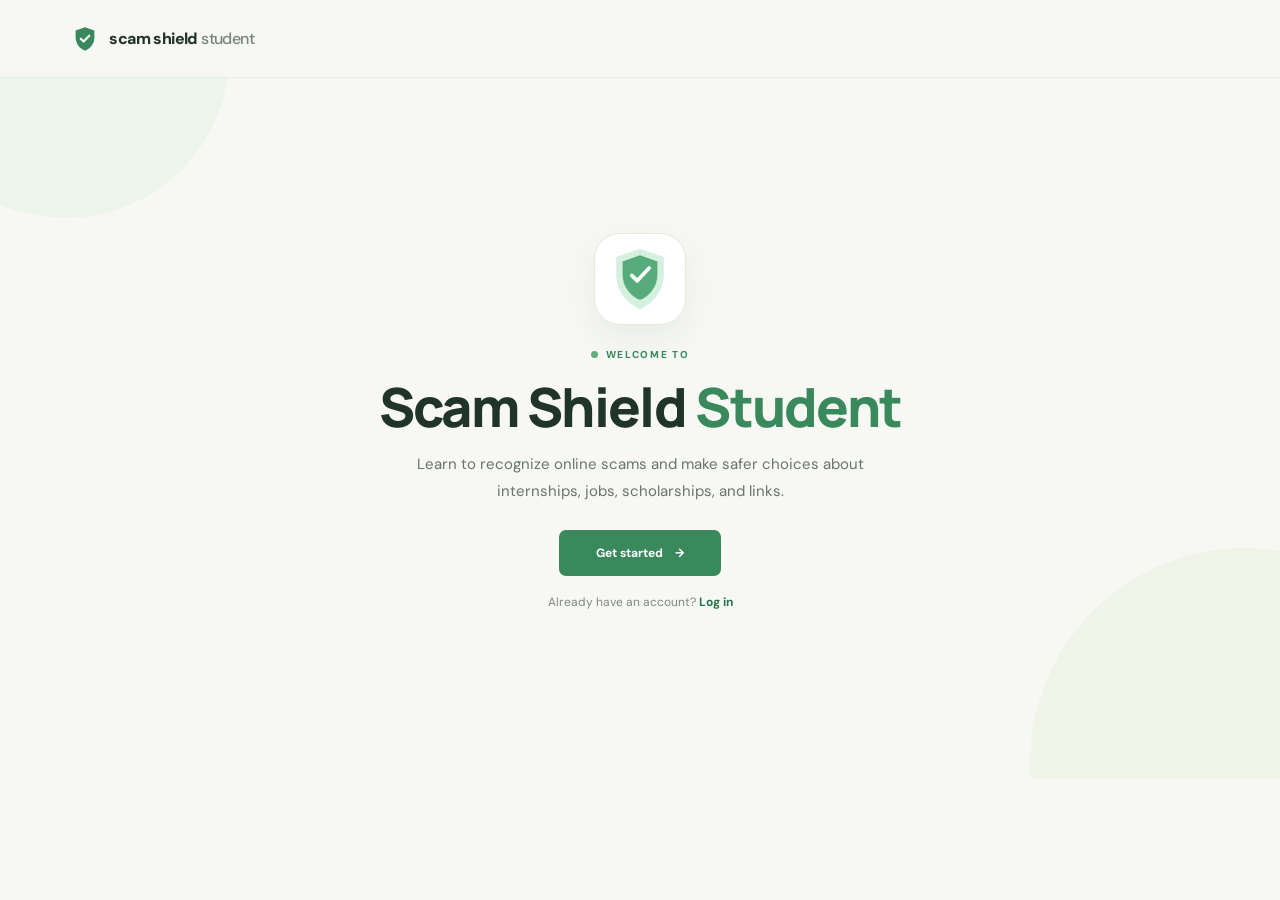
==== index.html @ 5425debc "1" ====
<!doctype html>
<html lang="en">
  <head>
    <meta charset="UTF-8" />
    <meta name="viewport" content="width=device-width, initial-scale=1.0" />
    <meta name="theme-color" content="#f6f7f2" />
    <meta
      name="description"
      content="A friendly first check for suspicious internships, job offers, scholarship messages, and links."
    />
    <title>Scam Shield Student — Pause. Check. Protect.</title>
    <link rel="preconnect" href="https://fonts.googleapis.com" />
    <link rel="preconnect" href="https://fonts.gstatic.com" crossorigin />
    <link
      href="https://fonts.googleapis.com/css2?family=DM+Sans:wght@400;500;600;700&family=Manrope:wght@400;500;600;700;800&display=swap"
      rel="stylesheet"
    />
    <link rel="stylesheet" href="styles.css" />
    <script src="app.js" defer></script>
  </head>
  <body>
    <header class="site-header">
      <a class="brand brand-home" href="#welcome" aria-label="Scam Shield Student welcome screen">
        <span class="brand-mark" aria-hidden="true">
          <svg viewBox="0 0 32 32" fill="none">
            <path d="M16 3.5 26 7v7.4c0 6.4-4.1 11.7-10 14.1-5.9-2.4-10-7.7-10-14.1V7l10-3.5Z" fill="currentColor" />
            <path d="m11.5 15.7 3 3 6-6.2" stroke="#fff" stroke-width="2.3" stroke-linecap="round" stroke-linejoin="round" />
          </svg>
        </span>
        <span>scam shield<span class="brand-student"> student</span></span>
      </a>
      <nav class="main-nav" aria-label="Main navigation">
        <a href="#home" data-screen="dashboard">Dashboard</a>
        <a href="#checker" data-screen="check">Check message</a>
        <a href="#learn" data-screen="learn">Learn about scams</a>
        <details class="nav-more">
          <summary>More <span aria-hidden="true">⌄</span></summary>
          <div class="nav-menu">
            <a href="#scan-view" data-screen="scan">Scan an image</a>
            <a href="#quiz-view" data-screen="quiz">Quick quiz</a>
            <a href="#tips-view" data-screen="tips">Safety tips</a>
            <a href="#report-view" data-screen="report">Report a scam</a>
            <a href="#profile-view" data-screen="profile">My profile</a>
          </div>
        </details>
      </nav>
      <button class="header-cta profile-trigger" data-screen="profile" type="button">My profile <span aria-hidden="true">↗</span></button>
    </header>

    <main>
      <section class="welcome-screen" id="welcome" aria-labelledby="welcome-title">
        <div class="welcome-content">
          <div class="welcome-logo" aria-hidden="true">
            <svg viewBox="0 0 64 72" fill="none">
              <path d="M32 3 58 12v19c0 17-10.6 31-26 38C16.6 62 6 48 6 31V12L32 3Z" fill="#D6F0DF" />
              <path d="M32 10 51 17v14c0 12.5-7.5 22.8-19 28-11.5-5.2-19-15.5-19-28V17l19-7Z" fill="#56AD7B" />
              <path d="m23 32 6 6 13-14" stroke="#fff" stroke-width="4" stroke-linecap="round" stroke-linejoin="round" />
            </svg>
          </div>
          <div class="eyebrow welcome-eyebrow"><span class="eyebrow-dot"></span> WELCOME TO</div>
          <h1 id="welcome-title">Scam Shield <span>Student</span></h1>
          <p class="welcome-description">Learn to recognize online scams and make safer choices about internships, jobs, scholarships, and links.</p>
          <button class="primary-button welcome-start" id="get-started" type="button">Get started <span aria-hidden="true">→</span></button>
          <p class="welcome-login">Already have an account? <button class="login-trigger" type="button">Log in</button></p>
        </div>
      </section>

      <div class="dashboard-view" id="dashboard-view" hidden>
      <section class="dashboard-screen" id="home">
        <div class="dashboard-heading">
          <div>
            <div class="eyebrow"><span class="eyebrow-dot"></span> YOUR STUDENT SAFETY HUB</div>
            <h1><span id="greeting-text">Welcome</span>, <span id="student-name">Student</span> <span aria-hidden="true">👋</span></h1>
            <p>Build your scam-spotting skills and make your next opportunity a safer one.</p>
          </div>
          <button class="personalize-button" type="button" id="personalize-button">Personalize <span aria-hidden="true">✎</span></button>
        </div>

        <div class="dashboard-grid">
          <article class="daily-tip" id="daily-tip">
            <div class="daily-tip-top"><span class="daily-tip-icon" aria-hidden="true">✦</span><span>YOUR DAILY SCAM TIP</span><span class="daily-tip-date" id="tip-date"></span></div>
            <h2 id="tip-title"></h2>
            <p id="tip-copy"></p>
            <a href="#learn" data-screen="learn">Explore more scam tips <span aria-hidden="true">→</span></a>
          </article>
          <section class="quick-actions" aria-labelledby="quick-actions-title">
            <div class="quick-actions-heading">
              <div><div class="eyebrow">READY WHEN YOU ARE</div><h2 id="quick-actions-title">Quick actions</h2></div>
            </div>
            <div class="action-grid">
              <a class="action-card action-check" href="#checker" data-screen="check">
                <span class="action-icon" aria-hidden="true">⌕</span>
                <span><strong>Check a message</strong><small>Spot common red flags</small></span><span class="action-arrow" aria-hidden="true">↗</span>
              </a>
              <a class="action-card" href="#scan-view" data-screen="scan">
                <span class="action-icon image-icon" aria-hidden="true">▧</span>
                <span><strong>Scan an image</strong><small>Check a screenshot or flyer</small></span><span class="action-arrow" aria-hidden="true">↗</span>
              </a>
              <a class="action-card" href="#quiz-view" data-screen="quiz">
                <span class="action-icon quiz-icon" aria-hidden="true">✓</span>
                <span><strong>Take a quiz</strong><small>Test what you know</small></span><span class="action-arrow" aria-hidden="true">↗</span>
              </a>
              <a class="action-card" href="#tips-view" data-screen="tips">
                <span class="action-icon tips-icon" aria-hidden="true">✦</span>
                <span><strong>Safety tips</strong><small>Build safer habits</small></span><span class="action-arrow" aria-hidden="true">↗</span>
              </a>
              <a class="action-card" href="#report-view" data-screen="report">
                <span class="action-icon report-icon" aria-hidden="true">⚑</span>
                <span><strong>Report a scam</strong><small>Record suspicious activity</small></span><span class="action-arrow" aria-hidden="true">↗</span>
              </a>
              <a class="action-card" href="#profile-view" data-screen="profile">
                <span class="action-icon profile-icon" aria-hidden="true">☺</span>
                <span><strong>Learning progress</strong><small>See your activity</small></span><span class="action-arrow" aria-hidden="true">↗</span>
              </a>
            </div>
          </section>
        </div>

        <div class="recent-preview">
          <div><div class="eyebrow">STAY ONE STEP AHEAD</div><h2>Recent scam examples</h2></div>
          <a href="#tips-view" data-screen="tips">See examples <span aria-hidden="true">→</span></a>
          <div class="preview-tags"><span>Fake internship fees</span><span>Scholarship phishing</span><span>Recruiter impersonation</span></div>
        </div>
      </section>

      <section class="bottom-cta">
        <div class="bottom-shield" aria-hidden="true">✓</div>
        <div>
          <div class="eyebrow">YOU’VE GOT THIS</div>
          <h2>Pause. Check. Then decide.</h2>
          <p>Trust your instincts—and give yourself time to verify.</p>
        </div>
        <a class="primary-button" href="#checker" data-screen="check">Check a message <span aria-hidden="true">↑</span></a>
      </section>
      </div>

      <section class="learn-view" id="learn" aria-labelledby="learn-title" hidden>
        <div class="learn-view-heading">
          <a class="back-link" href="#home" data-screen="dashboard"><span aria-hidden="true">←</span> Back to dashboard</a>
          <div class="eyebrow"><span class="eyebrow-dot"></span> LEARN ABOUT SCAMS</div>
          <h1 id="learn-title">Know the scam. Spot the signs.</h1>
          <p>Scammers use different approaches to trick people into sharing money, personal information, or account access. Learn what to look for and how to protect yourself.</p>
        </div>
        <div class="scam-category-grid">
          <article class="scam-category-card">
            <div class="category-card-top"><span class="category-icon category-work" aria-hidden="true">↗</span><span class="category-number">01</span></div>
            <h2>Fake jobs & internships</h2>
            <p>Fraudulent recruiters advertise attractive roles, then ask applicants for fees, financial details, or unpaid work.</p>
            <div class="category-warning"><strong>Watch for</strong><span>Upfront fees, instant offers without interviews, or email addresses that don’t match the employer’s official domain.</span></div>
            <div class="category-safe"><strong>Stay safer</strong><span>Find the vacancy on the company’s official careers page and contact the employer using details you find independently.</span></div>
          </article>
          <article class="scam-category-card">
            <div class="category-card-top"><span class="category-icon category-message" aria-hidden="true">✉</span><span class="category-number">02</span></div>
            <h2>Phishing messages</h2>
            <p>Emails, texts, or direct messages pretend to be from a trusted organization to steal passwords or personal details.</p>
            <div class="category-warning"><strong>Watch for</strong><span>Unexpected sign-in links, requests for verification codes, urgent threats, or unfamiliar sender addresses.</span></div>
            <div class="category-safe"><strong>Stay safer</strong><span>Don’t use the message link. Open the organization’s official app or type its website address yourself.</span></div>
          </article>
          <article class="scam-category-card">
            <div class="category-card-top"><span class="category-icon category-web" aria-hidden="true">◎</span><span class="category-number">03</span></div>
            <h2>Fake websites</h2>
            <p>Look-alike websites copy real brands or portals to collect login details, payments, or identity information.</p>
            <div class="category-warning"><strong>Watch for</strong><span>Misspelled web addresses, unusual domain endings, broken pages, or payment requests on an unfamiliar site.</span></div>
            <div class="category-safe"><strong>Stay safer</strong><span>Check the web address carefully and use a trusted official link—not an ad or unexpected message.</span></div>
          </article>
          <article class="scam-category-card">
            <div class="category-card-top"><span class="category-icon category-social" aria-hidden="true">#</span><span class="category-number">04</span></div>
            <h2>Social media scams</h2>
            <p>Fake profiles, impersonated accounts, and giveaway posts exploit trust built on social platforms.</p>
            <div class="category-warning"><strong>Watch for</strong><span>Impersonator accounts, “share to claim” offers, requests to move to private chat, or asks for codes and money.</span></div>
            <div class="category-safe"><strong>Stay safer</strong><span>Verify accounts through the organization’s official site, report impersonators, and never share login codes.</span></div>
          </article>
          <article class="scam-category-card">
            <div class="category-card-top"><span class="category-icon category-scholarship" aria-hidden="true">✦</span><span class="category-number">05</span></div>
            <h2>Scholarship scams</h2>
            <p>Fake scholarship offers promise guaranteed awards or claim you’ve been selected without a real application.</p>
            <div class="category-warning"><strong>Watch for</strong><span>Processing fees, guaranteed awards, surprise “winner” messages, or requests for sensitive information.</span></div>
            <div class="category-safe"><strong>Stay safer</strong><span>Confirm the scholarship and its application process with the school or awarding organization directly.</span></div>
          </article>
          <article class="scam-category-card">
            <div class="category-card-top"><span class="category-icon category-money" aria-hidden="true">$</span><span class="category-number">06</span></div>
            <h2>Financial scams</h2>
            <p>Fraudsters use fake investments, payment requests, or money-transfer schemes to take funds or misuse accounts.</p>
            <div class="category-warning"><strong>Watch for</strong><span>Guaranteed returns, requests to forward money, gift-card payments, or pressure to share banking details.</span></div>
            <div class="category-safe"><strong>Stay safer</strong><span>Never move money for someone you don’t know. Ask a trusted adult or financial institution before sending money.</span></div>
          </article>
          <article class="scam-category-card">
            <div class="category-card-top"><span class="category-icon category-shopping" aria-hidden="true">▣</span><span class="category-number">07</span></div>
            <h2>Fake online shopping offers</h2>
            <p>Fake stores and listings advertise popular products at implausibly low prices, then disappear after payment.</p>
            <div class="category-warning"><strong>Watch for</strong><span>Prices far below market value, no independent reviews, copied product images, or payment outside the platform.</span></div>
            <div class="category-safe"><strong>Stay safer</strong><span>Research the seller, check independent reviews, and use a payment method with buyer protection.</span></div>
          </article>
        </div>
        <div class="learn-view-footer">
          <p>Not sure about an offer? Pause, verify it through an official source, and ask someone you trust.</p>
          <a class="primary-button" href="#checker" data-screen="check">Check a message <span aria-hidden="true">→</span></a>
        </div>
      </section>

      <section class="check-view" id="check-view" aria-labelledby="check-title" hidden>
        <div class="check-view-heading">
          <a class="back-link" href="#home" data-screen="dashboard"><span aria-hidden="true">←</span> Back to dashboard</a>
          <div class="eyebrow"><span class="eyebrow-dot"></span> CHECK A MESSAGE</div>
          <h1 id="check-title">Not sure about that message?</h1>
          <p>Check suspicious texts, emails, internship offers, or scholarship messages for common warning signs.</p>
        </div>
        <section class="checker-section" id="checker" aria-label="Message scam checker">
          <div class="checker-card">
            <div class="checker-form">
              <label for="message-input">Paste the message, email, or offer here</label>
              <div class="input-wrap">
                <textarea
                  id="message-input"
                  rows="6"
                  maxlength="3000"
                  placeholder="Paste suspicious text, an email, a job offer, or a link here..."
                ></textarea>
                <div class="input-footer">
                  <span id="char-count">0 / 3000</span>
                  <span class="input-private"><span aria-hidden="true">🔒</span> Stays on your device</span>
                </div>
              </div>
              <div class="form-actions check-actions">
                <button class="primary-button analyze-button" id="analyze-button" type="button">
                  <span aria-hidden="true">⌕</span> Check now
                </button>
                <button class="clear-button" id="clear-button" type="button">Clear</button>
                <button class="text-button" id="example-button" type="button">Try an example</button>
              </div>
            </div>
          </div>
          <aside class="safety-reminder">
            <span class="reminder-icon" aria-hidden="true">!</span>
            <div><strong>Safety reminder</strong><p>Never share passwords, verification codes, or payment details with an unverified contact. This quick check is only a guide—not proof that a message is safe.</p></div>
          </aside>
        </section>
      </section>

      <section class="analysis-view" id="analysis-view" aria-labelledby="analysis-screen-title" hidden>
        <div class="analysis-view-heading">
          <a class="back-link" href="#checker" data-screen="check"><span aria-hidden="true">←</span> Back to message checker</a>
          <div class="eyebrow"><span class="eyebrow-dot"></span> YOUR MESSAGE CHECK</div>
          <h1 id="analysis-screen-title">Analysis results</h1>
          <p>Here are the common warning signs this quick check found in your message.</p>
        </div>

        <section class="analysis-result" id="analysis-result" aria-live="polite" aria-atomic="true">
          <div class="risk-overview">
            <div class="risk-overview-copy">
              <span class="risk-overview-label">OVERALL RISK INDICATOR</span>
              <span class="risk-badge" id="risk-badge">NOT CHECKED</span>
              <h2 id="result-title">Check a message to see results</h2>
              <p id="result-summary">This tool looks for common warning signs. It cannot confirm whether a sender or offer is genuine.</p>
            </div>
            <div class="risk-meter-wrap">
              <div class="risk-meter" id="risk-meter" role="img" aria-label="Risk level not checked">
                <span></span><span></span><span></span>
              </div>
              <div class="risk-meter-labels"><span>Lower</span><span>Moderate</span><span>Higher</span></div>
            </div>
          </div>

          <div class="analysis-columns">
            <section class="findings-section" aria-labelledby="findings-title">
              <div class="analysis-section-heading">
                <div><span class="analysis-kicker">WHAT STOOD OUT</span><h2 id="findings-title">Warning signs detected</h2></div>
                <span class="finding-count" id="finding-count"></span>
              </div>
              <div class="warning-findings" id="warning-findings"></div>
            </section>
            <aside class="next-steps-section" aria-labelledby="next-steps-title">
              <span class="analysis-kicker">WHAT TO DO NEXT</span>
              <h2 id="next-steps-title">Recommended next steps</h2>
              <ul class="next-steps-list" id="next-steps-list"></ul>
              <button class="report-button" id="report-scam-button" type="button"><span aria-hidden="true">⚑</span> Report this scam</button>
            </aside>
          </div>

          <div class="analysis-bottom">
            <p>This automated demo only checks for common text patterns. A low-risk result does not mean a message is safe.</p>
            <div class="analysis-actions">
              <button class="clear-button" id="check-another-button" type="button">Check another message</button>
              <a class="primary-button" href="#home" data-screen="dashboard">Back to dashboard</a>
            </div>
          </div>
        </section>
      </section>

      <section class="scan-view" id="scan-view" aria-labelledby="scan-title" hidden>
        <div class="screen-heading">
          <a class="back-link" href="#home" data-screen="dashboard"><span aria-hidden="true">←</span> Back to dashboard</a>
          <div class="eyebrow"><span class="eyebrow-dot"></span> IMAGE SCAM CHECKER</div>
          <h1 id="scan-title">Check a screenshot or photo.</h1>
          <p>Upload an image or take a photo. We’ll extract visible text in your browser and check it for common warning signs.</p>
        </div>
        <div class="scan-card">
          <div class="scan-upload">
            <div class="scan-upload-icon" aria-hidden="true">▧</div>
            <h2>Add an image</h2>
            <p>Choose a screenshot, email, job offer, or scholarship flyer.</p>
            <div class="scan-upload-actions">
              <label class="upload-button" for="image-upload">Upload image</label>
              <label class="upload-button camera-upload-button" for="camera-upload">Take a photo</label>
            </div>
            <input id="image-upload" type="file" accept="image/*" hidden />
            <input id="camera-upload" type="file" accept="image/*" capture="environment" hidden />
            <div class="image-preview-wrap" id="image-preview-wrap" hidden>
              <img id="image-preview" alt="Selected image preview" />
              <span id="image-file-name"></span>
            </div>
            <button class="primary-button extract-button" id="extract-image-text" type="button" disabled>Extract text from image <span aria-hidden="true">→</span></button>
            <p class="scan-status" id="scan-status" aria-live="polite">Images stay on your device. OCR downloads its language tools the first time and runs in this browser.</p>
          </div>
          <div class="scan-text">
            <label for="image-message">Extracted text</label>
            <textarea class="image-message" id="image-message" rows="10" maxlength="3000" placeholder="Extracted text will appear here. You can also type or paste text from the image."></textarea>
            <div class="input-footer"><span id="image-char-count">0 / 3000</span><span class="input-private">Processed in this browser</span></div>
            <button class="primary-button image-check-button" id="check-image-text" type="button">Analyze this text <span aria-hidden="true">→</span></button>
          </div>
        </div>
        <p class="scan-safety-note"><strong>Safety reminder:</strong> Don’t open links or share passwords, verification codes, or payment details just because they appear in an image.</p>
      </section>

      <section class="quiz-view" id="quiz-view" aria-labelledby="quiz-screen-title" hidden>
        <div class="screen-heading">
          <a class="back-link" href="#home" data-screen="dashboard"><span aria-hidden="true">←</span> Back to dashboard</a>
          <div class="eyebrow"><span class="eyebrow-dot"></span> QUICK SCAM-AWARENESS QUIZ</div>
          <h1 id="quiz-screen-title">Practice spotting the signs.</h1>
          <p>Answer a few short questions to test your scam awareness. You’ll get an explanation after each answer.</p>
        </div>
        <div class="quiz-screen-card">
          <div class="quiz-screen-icon" aria-hidden="true">✓</div>
          <div class="quiz-progress" id="quiz-progress">QUESTION 1 OF 3</div>
          <h2 id="quiz-question"></h2>
          <div class="quiz-options" id="quiz-options"></div>
          <p class="quiz-feedback" id="quiz-feedback" aria-live="polite"></p>
          <div class="quiz-screen-footer">
            <span id="quiz-score-note">Your progress is saved on this device.</span>
            <button class="primary-button quiz-next" id="quiz-next" type="button" hidden>Next question <span aria-hidden="true">→</span></button>
          </div>
        </div>
      </section>

      <section class="tips-view" id="tips-view" aria-labelledby="tips-title" hidden>
        <div class="screen-heading">
          <a class="back-link" href="#home" data-screen="dashboard"><span aria-hidden="true">←</span> Back to dashboard</a>
          <div class="eyebrow"><span class="eyebrow-dot"></span> SCAM SAFETY TIPS</div>
          <h1 id="tips-title">Small checks. Safer choices.</h1>
          <p>Build everyday habits to help protect your money, identity, and online accounts.</p>
        </div>
        <article class="tips-daily-card">
          <div class="daily-tip-icon" aria-hidden="true">✦</div>
          <div><span class="analysis-kicker">TODAY’S SAFETY TIP</span><h2 id="tips-daily-title"></h2><p id="tips-daily-copy"></p></div>
          <span class="daily-tip-date" id="tips-daily-date"></span>
        </article>
        <section class="tips-lessons-section" aria-labelledby="lesson-list-title">
          <div class="tips-section-heading"><div class="eyebrow">SHORT EDUCATIONAL LESSONS</div><h2 id="lesson-list-title">Learn a safer habit</h2></div>
          <div class="lesson-grid">
            <article class="lesson-card" data-lesson="verify">
              <span class="lesson-number">LESSON 01</span><h3>Verify before you trust</h3>
              <p>Find an organization’s official website yourself. Check the sender’s full email address, not just their display name or logo.</p>
              <button class="lesson-complete-button" type="button" data-lesson-button="verify">Mark lesson complete</button>
            </article>
            <article class="lesson-card" data-lesson="payment">
              <span class="lesson-number">LESSON 02</span><h3>Pause before paying</h3>
              <p>Unexpected fees for a job, scholarship, prize, or delivery deserve a second look. Never pay using gift cards or crypto because someone pressures you.</p>
              <button class="lesson-complete-button" type="button" data-lesson-button="payment">Mark lesson complete</button>
            </article>
            <article class="lesson-card" data-lesson="accounts">
              <span class="lesson-number">LESSON 03</span><h3>Protect your accounts</h3>
              <p>Keep passwords and one-time codes private. Turn on multi-factor authentication and use a unique password for each account.</p>
              <button class="lesson-complete-button" type="button" data-lesson-button="accounts">Mark lesson complete</button>
            </article>
          </div>
        </section>
        <section class="tips-two-column">
          <div class="mistakes-card">
            <div class="eyebrow">COMMON MISTAKES TO AVOID</div><h2>Pause before you…</h2>
            <ul><li>Click a surprise link or download an unexpected file.</li><li>Rush because someone says an offer expires now.</li><li>Share a verification code, password, or personal document.</li><li>Pay an upfront fee to receive a job or scholarship.</li><li>Assume a logo or profile photo proves who sent a message.</li></ul>
          </div>
          <div class="prevention-card">
            <div class="eyebrow">YOUR PREVENTION CHECKLIST</div><h2>Before you respond</h2>
            <div class="prevention-checklist">
              <label><input type="checkbox" data-checklist="sender" /> I checked who sent the message.</label>
              <label><input type="checkbox" data-checklist="website" /> I verified the offer on an official website.</label>
              <label><input type="checkbox" data-checklist="pressure" /> I took time to think without pressure.</label>
              <label><input type="checkbox" data-checklist="details" /> I kept passwords and codes private.</label>
              <label><input type="checkbox" data-checklist="advice" /> I asked someone I trust if I’m unsure.</label>
            </div>
            <p>Your checklist is saved only in this browser.</p>
          </div>
        </section>
        <section class="tips-examples" aria-labelledby="tips-examples-title">
          <div class="tips-section-heading"><div class="eyebrow">EXAMPLES OF SUSPICIOUS MESSAGES</div><h2 id="tips-examples-title">Recognize the red flags</h2><p>These are made-up examples for learning, not real reports.</p></div>
          <div class="tips-example-grid">
            <article><span>JOB OFFER</span><p>“You’re hired! Pay a refundable fee today to receive your work laptop.”</p><strong>Red flags: upfront fee and pressure</strong><button type="button" data-example="job">Check a similar message</button></article>
            <article><span>SCHOLARSHIP TEXT</span><p>“You have won a scholarship. Sign in here and pay a processing charge to claim it.”</p><strong>Red flags: unexpected award, link, and payment</strong><button type="button" data-example="scholarship">Check a similar message</button></article>
            <article><span>ACCOUNT ALERT</span><p>“Your account will close in 10 minutes. Reply with your login code to stop it.”</p><strong>Red flags: urgency and a verification code</strong><button type="button" data-example="phishing">Check a similar message</button></article>
          </div>
        </section>
      </section>

      <section class="report-view" id="report-view" aria-labelledby="report-title" hidden>
        <div class="screen-heading">
          <a class="back-link" href="#home" data-screen="dashboard"><span aria-hidden="true">←</span> Back to dashboard</a>
          <div class="eyebrow"><span class="eyebrow-dot"></span> REPORT SUSPICIOUS ACTIVITY</div>
          <h1 id="report-title">Record a suspicious message.</h1>
          <p>Save a private record on this device, then use the platform’s own reporting tools or your local official cybercrime authority to submit a report.</p>
        </div>
        <div class="report-layout">
          <form class="report-form" id="report-form">
            <label for="report-category">What kind of activity is it?</label>
            <select id="report-category" required>
              <option value="">Choose a category</option><option>Fake job or internship</option><option>Phishing message</option><option>Fake website</option><option>Social media scam</option><option>Scholarship scam</option><option>Financial scam</option><option>Fake shopping offer</option><option>Other suspicious activity</option>
            </select>
            <label for="report-channel">Where did you see it?</label>
            <select id="report-channel" required>
              <option value="">Choose a channel</option><option>Text message</option><option>Email</option><option>Social media</option><option>Website</option><option>Job or scholarship platform</option><option>Online marketplace</option><option>Other</option>
            </select>
            <label for="report-details">What happened? <span>(don’t include passwords, codes, or full payment details)</span></label>
            <textarea id="report-details" rows="5" maxlength="1500" placeholder="Describe what made you suspicious. You can leave out personal details." required></textarea>
            <label class="report-consent"><input id="report-consent" type="checkbox" required /> I understand this saves a record on this device only. It does not send a report to an authority or platform.</label>
            <p class="report-form-error" id="report-form-error" role="alert"></p>
            <button class="primary-button" type="submit">Save report on this device <span aria-hidden="true">→</span></button>
            <p class="local-data-note">Your report record is stored in this browser. Avoid entering sensitive information.</p>
          </form>
          <aside class="report-guidance">
            <div class="eyebrow">AFTER SAVING YOUR NOTE</div><h2>Make an official report</h2>
            <p>Choose the service that received the message and use its built-in report or block controls. You can also find your local cybercrime or consumer-protection authority through an official government website.</p>
            <ul><li>Keep the original message and sender details as evidence.</li><li>Don’t reply, click suspicious links, or forward money.</li><li>If you paid or shared financial details, contact your bank promptly.</li><li>If an account may be compromised, change its password from the official site.</li></ul>
          </aside>
        </div>
        <section class="saved-reports-section" aria-labelledby="saved-reports-title">
          <div class="tips-section-heading"><div class="eyebrow">PRIVATE TO THIS DEVICE</div><h2 id="saved-reports-title">Your saved report records</h2></div>
          <div class="saved-reports-list" id="saved-reports-list"></div>
        </section>
      </section>

      <section class="profile-view" id="profile-view" aria-labelledby="profile-title" hidden>
        <div class="screen-heading">
          <a class="back-link" href="#home" data-screen="dashboard"><span aria-hidden="true">←</span> Back to dashboard</a>
          <div class="eyebrow"><span class="eyebrow-dot"></span> YOUR LEARNING PROFILE</div>
          <h1 id="profile-title">Your progress, your pace.</h1>
          <p>Your learning activity is saved in this browser. No account is required for this prototype.</p>
        </div>
        <form class="profile-name-form" id="profile-name-form">
          <label for="profile-name-input">What should we call you?</label>
          <input id="profile-name-input" maxlength="30" placeholder="Student" />
          <button class="primary-button" type="submit">Save name</button>
          <p id="profile-save-status" aria-live="polite"></p>
        </form>
        <div class="profile-stats-grid">
          <article class="profile-stat"><span class="profile-stat-icon" aria-hidden="true">⌕</span><span class="profile-stat-value" id="profile-check-count">0</span><span class="profile-stat-label">Messages checked</span></article>
          <article class="profile-stat"><span class="profile-stat-icon quiz-icon" aria-hidden="true">✓</span><span class="profile-stat-value" id="profile-quiz-score">—</span><span class="profile-stat-label">Best quiz score</span></article>
          <article class="profile-stat"><span class="profile-stat-icon tips-icon" aria-hidden="true">✦</span><span class="profile-stat-value" id="profile-lessons-count">0 / 3</span><span class="profile-stat-label">Lessons completed</span></article>
          <article class="profile-stat"><span class="profile-stat-icon report-icon" aria-hidden="true">⚑</span><span class="profile-stat-value" id="profile-reports-count">0</span><span class="profile-stat-label">Reports recorded</span></article>
        </div>
        <section class="profile-progress-section">
          <div class="tips-section-heading"><div class="eyebrow">YOUR LEARNING JOURNEY</div><h2>Keep building safer habits</h2></div>
          <div class="progress-row"><div><strong>Quiz practice</strong><span id="profile-quiz-progress-text">No quiz completed yet</span></div><progress id="profile-quiz-progress" max="3" value="0"></progress></div>
          <div class="progress-row"><div><strong>Safety lessons</strong><span id="profile-lessons-progress-text">0 of 3 lessons complete</span></div><progress id="profile-lessons-progress" max="3" value="0"></progress></div>
          <div class="progress-row"><div><strong>Prevention checklist</strong><span id="profile-checklist-progress-text">0 of 5 checked</span></div><progress id="profile-checklist-progress" max="5" value="0"></progress></div>
        </section>
        <div class="profile-footnote">Progress and profile information are stored in local browser storage and can be cleared by clearing this browser’s site data.</div>
      </section>
    </main>

    <footer class="site-footer">
      <a class="brand footer-brand brand-home" href="#welcome">
        <span class="brand-mark" aria-hidden="true">
          <svg viewBox="0 0 32 32" fill="none"><path d="M16 3.5 26 7v7.4c0 6.4-4.1 11.7-10 14.1-5.9-2.4-10-7.7-10-14.1V7l10-3.5Z" fill="currentColor" /><path d="m11.5 15.7 3 3 6-6.2" stroke="#fff" stroke-width="2.3" stroke-linecap="round" stroke-linejoin="round" /></svg>
        </span>
        <span>scam shield<span class="brand-student"> student</span></span>
      </a>
      <p>Built to help students make safer, more informed choices.</p>
      <span class="footer-note">Stay curious. Stay cautious. <span aria-hidden="true">♡</span></span>
    </footer>
    <dialog class="login-dialog" id="login-dialog" aria-labelledby="login-title">
      <div class="login-dialog-content">
        <div class="welcome-logo login-logo" aria-hidden="true">
          <svg viewBox="0 0 64 72" fill="none">
            <path d="M32 3 58 12v19c0 17-10.6 31-26 38C16.6 62 6 48 6 31V12L32 3Z" fill="#D6F0DF" />
            <path d="M32 10 51 17v14c0 12.5-7.5 22.8-19 28-11.5-5.2-19-15.5-19-28V17l19-7Z" fill="#56AD7B" />
            <path d="m23 32 6 6 13-14" stroke="#fff" stroke-width="4" stroke-linecap="round" stroke-linejoin="round" />
          </svg>
        </div>
        <h2 id="login-title">Welcome back</h2>
        <p>Account login isn’t connected in this preview yet. You can still use the scam checker without an account.</p>
        <button class="primary-button" id="continue-as-guest" type="button">Continue without an account</button>
        <button class="login-close" type="button" id="close-login">Close</button>
      </div>
    </dialog>
  </body>
</html>
---- styles.css ----
:root {
  color-scheme: light;
  --ink: #20342b;
  --muted: #78827b;
  --green: #39895c;
  --green-dark: #287348;
  --green-soft: #eaf3e9;
  --paper: #f7f8f4;
  --line: #e8ebe4;
  --white: #fff;
  font-family: "DM Sans", sans-serif;
  font-synthesis: none;
  text-rendering: optimizeLegibility;
}

* { box-sizing: border-box; }
[hidden] { display: none !important; }

html { scroll-behavior: smooth; scroll-padding-top: 82px; }

body {
  margin: 0;
  background: var(--paper);
  color: var(--ink);
  font-size: 15px;
  -webkit-font-smoothing: antialiased;
}

a { color: inherit; text-decoration: none; }
button, textarea { font: inherit; }
button, a { -webkit-tap-highlight-color: transparent; }

.site-header {
  height: 78px;
  padding: 0 max(calc((100vw - 1180px) / 2), 5.5vw);
  display: flex;
  align-items: center;
  justify-content: space-between;
  background: rgba(247, 248, 244, .94);
  border-bottom: 1px solid rgba(32, 52, 43, .06);
  position: sticky;
  top: 0;
  z-index: 10;
  backdrop-filter: blur(14px);
}

.brand { display: inline-flex; gap: 9px; align-items: center; font-size: 16px; font-weight: 800; letter-spacing: -.6px; white-space: nowrap; }
.brand-mark { width: 30px; height: 30px; color: var(--green); display: inline-flex; }
.brand-mark svg { width: 100%; }
.brand-student { color: #78847b; font-weight: 500; }
.main-nav { display: flex; gap: 37px; margin-left: 46px; }
.main-nav a { color: #657069; font-size: 13px; font-weight: 600; transition: color .2s ease; }
.main-nav a:hover, .text-button:hover { color: var(--green); }
.nav-more { position: relative; color: #657069; font-size: 13px; font-weight: 600; }
.nav-more summary { cursor: pointer; list-style: none; }
.nav-more summary::-webkit-details-marker { display: none; }
.nav-more summary span { color: var(--green); }
.nav-menu { min-width: 175px; padding: 6px; position: absolute; top: 28px; right: 0; z-index: 20; border: 1px solid #e5e9e1; border-radius: 9px; background: white; box-shadow: 0 12px 30px #263d2b16; }
.nav-menu a { padding: 9px 10px; border-radius: 6px; display: block; color: #657069; font-size: 11px; }
.nav-menu a:hover { background: #f3f7f1; color: var(--green-dark); }
.header-cta { padding: 11px 16px; border: 1px solid #dfe5dc; border-radius: 8px; background: transparent; color: var(--ink); font-size: 12px; font-weight: 700; cursor: pointer; transition: background .2s, border-color .2s; }
.header-cta span { padding-left: 8px; color: var(--green); }
.header-cta:hover { background: white; border-color: #b7cfbb; }

.welcome-screen { min-height: min(700px, calc(100vh - 78px)); padding: 62px 6vw 75px; position: relative; isolation: isolate; display: grid; place-items: center; overflow: hidden; text-align: center; }
.welcome-screen::before, .welcome-screen::after { width: 330px; height: 330px; position: absolute; z-index: -1; border-radius: 50%; background: #edf4e9; content: ""; }
.welcome-screen::before { top: -190px; left: -100px; }
.welcome-screen::after { right: -180px; bottom: -200px; width: 430px; height: 430px; background: #f0f3e8; }
.welcome-content { max-width: 590px; }
.welcome-logo { width: 92px; height: 92px; margin: 0 auto 23px; padding: 12px; border: 1px solid #e3ebe1; border-radius: 26px; display: grid; place-items: center; background: white; box-shadow: 0 12px 35px #26482c12; }
.welcome-logo svg { width: 100%; height: 100%; }
.welcome-eyebrow { justify-content: center; }
.welcome-screen h1, .section-heading h2, .learn-heading h2, .bottom-cta h2 { font-family: "Manrope", sans-serif; letter-spacing: -1.7px; }
.welcome-screen h1 { margin: 14px 0 13px; font-size: clamp(38px, 5.2vw, 54px); line-height: 1.15; font-weight: 800; }
.welcome-screen h1 span { color: var(--green); }
.welcome-description { max-width: 455px; margin: 0 auto 25px; color: #68746d; font-size: 15px; line-height: 1.8; }
.welcome-start { min-width: 162px; }
.welcome-login { margin: 18px 0 0; color: #7d887f; font-size: 12px; }
.login-trigger:not(.header-cta) { padding: 0; border: 0; background: none; color: var(--green-dark); font-size: inherit; font-weight: 700; cursor: pointer; }
.login-trigger:not(.header-cta):hover { text-decoration: underline; }
body:not(.dashboard-active) .main-nav, body:not(.dashboard-active) .site-footer { display: none; }
body:not(.dashboard-active) .profile-trigger { display: none; }

.learn-view { max-width: 1120px; margin: auto; padding: 38px 0 64px; }
.learn-view-heading { max-width: 720px; margin-bottom: 27px; }
.back-link { margin-bottom: 25px; display: inline-flex; align-items: center; gap: 8px; color: #708075; font-size: 11px; font-weight: 700; }
.back-link:hover { color: var(--green); }
.back-link span { font-size: 15px; }
.learn-view-heading h1 { margin: 12px 0 9px; font-family: "Manrope", sans-serif; font-size: clamp(30px, 4vw, 40px); line-height: 1.2; letter-spacing: -1.5px; }
.learn-view-heading > p { max-width: 650px; margin: 0; color: #78827b; font-size: 13px; line-height: 1.75; }
.scam-category-grid { display: grid; grid-template-columns: repeat(3, 1fr); gap: 13px; }
.scam-category-card { min-height: 260px; padding: 18px; border: 1px solid #e8ebe4; border-radius: 10px; background: white; }
.category-card-top { margin-bottom: 14px; display: flex; align-items: center; justify-content: space-between; }
.category-icon { width: 36px; height: 36px; border-radius: 10px; display: grid; place-items: center; font-size: 17px; font-weight: 700; }
.category-work { background: #e8f4e9; color: #348856; }
.category-message { background: #e9f1fb; color: #698db6; }
.category-web { background: #f2edfa; color: #8975b3; }
.category-social { background: #fcefe9; color: #bb755d; }
.category-scholarship { background: #fbf3e5; color: #c18b35; }
.category-money { background: #e9f4f1; color: #438d7a; }
.category-shopping { background: #f2f1e8; color: #898447; }
.category-number { color: #a4ada5; font-size: 10px; font-weight: 700; letter-spacing: .8px; }
.scam-category-card h2 { margin: 0 0 7px; font-family: "Manrope", sans-serif; font-size: 15px; letter-spacing: -.4px; }
.scam-category-card > p { min-height: 52px; margin: 0 0 13px; color: #7c877e; font-size: 10px; line-height: 1.65; }
.category-warning, .category-safe { padding-top: 9px; border-top: 1px solid #eef0eb; }
.category-warning { margin-bottom: 8px; }
.category-warning strong, .category-safe strong { display: block; margin-bottom: 3px; color: #a36c38; font-size: 9px; }
.category-safe strong { color: var(--green); }
.category-warning span, .category-safe span { display: block; color: #7c877e; font-size: 9px; line-height: 1.55; }
.learn-view-footer { margin-top: 17px; padding: 17px 19px; border: 1px solid #e5ecdf; border-radius: 9px; background: #edf4e9; display: flex; align-items: center; justify-content: space-between; gap: 15px; }
.learn-view-footer p { margin: 0; color: #65756a; font-size: 11px; line-height: 1.6; }
.learn-view-footer .primary-button { flex: 0 0 auto; }

.check-view { max-width: 1120px; margin: auto; padding: 38px 0 60px; }
.check-view-heading { max-width: 720px; margin-bottom: 22px; }
.check-view-heading .back-link { margin-bottom: 25px; }
.check-view-heading h1 { margin: 12px 0 8px; font-family: "Manrope", sans-serif; font-size: clamp(30px, 4vw, 40px); line-height: 1.2; letter-spacing: -1.5px; }
.check-view-heading > p { max-width: 620px; margin: 0; color: #78827b; font-size: 13px; line-height: 1.75; }
.check-view .checker-section { padding: 0; background: transparent; }
.check-view .checker-card { grid-template-columns: 1fr .9fr; }
.check-view .input-wrap textarea { min-height: 190px; }
.check-actions { gap: 12px; }
.clear-button { min-height: 40px; padding: 0 14px; border: 1px solid #dfe5dc; border-radius: 7px; background: #fff; color: #68746d; font-size: 11px; font-weight: 700; cursor: pointer; transition: background .18s, border-color .18s, color .18s; }
.clear-button:hover { border-color: #b7cfbb; background: #f8fbf6; color: var(--green-dark); }
.safety-reminder { margin-top: 14px; padding: 15px 17px; border: 1px solid #f0e2c6; border-radius: 9px; display: flex; align-items: flex-start; gap: 11px; background: #fffaf0; }
.reminder-icon { width: 23px; height: 23px; flex: 0 0 23px; border-radius: 50%; display: grid; place-items: center; background: #f8ebcc; color: #a87524; font-size: 13px; font-weight: 800; }
.safety-reminder strong { display: block; margin: 2px 0 4px; color: #745a2e; font-size: 11px; }
.safety-reminder p { margin: 0; color: #82765f; font-size: 10px; line-height: 1.65; }

.analysis-view { max-width: 1120px; margin: auto; padding: 38px 0 60px; }
.analysis-view-heading { max-width: 720px; margin-bottom: 20px; }
.analysis-view-heading .back-link { margin-bottom: 23px; }
.analysis-view-heading h1 { margin: 11px 0 7px; font-family: "Manrope", sans-serif; font-size: clamp(30px, 4vw, 40px); line-height: 1.2; letter-spacing: -1.5px; }
.analysis-view-heading > p { margin: 0; color: #78827b; font-size: 12px; line-height: 1.7; }
.analysis-result { width: auto; align-self: auto; padding: 22px; border: 1px solid #e7ebe4; border-radius: 12px; background: #fff; box-shadow: 0 6px 25px #283e2c08; }
.risk-overview { padding: 18px 19px; border: 1px solid #e8ebe4; border-radius: 9px; background: #f8faf6; display: flex; align-items: center; justify-content: space-between; gap: 20px; }
.risk-overview-copy { display: grid; justify-items: start; gap: 8px; }
.risk-overview-label, .analysis-kicker { color: #869187; font-size: 9px; font-weight: 800; letter-spacing: 1.05px; }
.risk-overview .risk-badge { font-size: 9px; }
.risk-overview h2 { margin: 0; font-family: "Manrope", sans-serif; font-size: 18px; letter-spacing: -.5px; }
.risk-overview-copy > p { max-width: 640px; margin: 0; color: #78827b; font-size: 10px; line-height: 1.65; }
.risk-meter-wrap { width: 170px; flex: 0 0 170px; }
.risk-meter { display: grid; grid-template-columns: repeat(3, 1fr); gap: 5px; }
.risk-meter span { height: 9px; border-radius: 8px; background: #e8ece6; }
.risk-meter.low span:first-child { background: #66ae7a; }
.risk-meter.medium span:nth-child(-n+2) { background: #d3a33d; }
.risk-meter.high span { background: #d8735f; }
.risk-meter-labels { margin-top: 6px; display: flex; justify-content: space-between; color: #879188; font-size: 8px; }
.analysis-columns { margin-top: 18px; display: grid; grid-template-columns: 1.25fr .75fr; gap: 17px; align-items: start; }
.findings-section, .next-steps-section { padding: 18px; border: 1px solid #e9ece5; border-radius: 9px; }
.analysis-section-heading { margin-bottom: 13px; display: flex; align-items: end; justify-content: space-between; gap: 10px; }
.analysis-section-heading h2, .next-steps-section h2 { margin: 5px 0 0; font-family: "Manrope", sans-serif; font-size: 15px; letter-spacing: -.35px; }
.finding-count { color: #78827b; font-size: 9px; }
.warning-findings { display: grid; gap: 8px; }
.warning-finding { padding: 11px 12px; border: 1px solid #f0e5d3; border-left: 3px solid #d5a047; border-radius: 7px; background: #fffdf8; }
.warning-finding h3 { margin: 0 0 5px; font-size: 10px; line-height: 1.55; }
.warning-finding p { margin: 0; color: #79837a; font-size: 9px; line-height: 1.65; }
.warning-finding.no-findings { border-color: #e1ece0; border-left-color: #61a876; background: #f7fbf6; }
.next-steps-section { background: #f8faf6; }
.next-steps-list { margin: 13px 0 16px; padding: 0; list-style: none; counter-reset: next-step; }
.next-steps-list li { position: relative; margin: 9px 0; padding-left: 25px; color: #68746d; font-size: 10px; line-height: 1.6; counter-increment: next-step; }
.next-steps-list li::before { width: 17px; height: 17px; position: absolute; top: 0; left: 0; border-radius: 50%; display: grid; place-items: center; background: #e7f1e5; color: var(--green-dark); content: counter(next-step); font-size: 8px; font-weight: 800; }
.report-button { width: 100%; min-height: 40px; padding: 0 13px; border: 1px solid #e4cfc8; border-radius: 7px; display: inline-flex; align-items: center; justify-content: center; gap: 7px; background: #fff; color: #a35242; font-size: 10px; font-weight: 700; cursor: pointer; transition: background .18s, border-color .18s; }
.report-button:hover { border-color: #d3a399; background: #fff7f4; }
.report-button span { font-size: 14px; }
.analysis-bottom { margin-top: 15px; padding-top: 13px; border-top: 1px solid #edf0ea; display: flex; align-items: center; justify-content: space-between; gap: 14px; }
.analysis-bottom > p { max-width: 480px; margin: 0; color: #89938b; font-size: 9px; line-height: 1.6; }
.analysis-actions { display: flex; align-items: center; gap: 8px; }
.analysis-actions .clear-button, .analysis-actions .primary-button { min-height: 37px; font-size: 9px; }

.scan-view, .quiz-view, .tips-view, .report-view, .profile-view { max-width: 1120px; margin: auto; padding: 38px 0 60px; }
.screen-heading { max-width: 740px; margin-bottom: 22px; }
.screen-heading .back-link { margin-bottom: 23px; }
.screen-heading h1 { margin: 11px 0 8px; font-family: "Manrope", sans-serif; font-size: clamp(30px, 4vw, 40px); line-height: 1.2; letter-spacing: -1.5px; }
.screen-heading > p { max-width: 680px; margin: 0; color: #78827b; font-size: 12px; line-height: 1.75; }
.scan-card { padding: 22px; border: 1px solid #e7ebe4; border-radius: 12px; display: grid; grid-template-columns: .9fr 1.1fr; gap: 22px; background: white; box-shadow: 0 6px 25px #283e2c08; }
.scan-upload { padding: 18px; border: 1px dashed #d9e3d6; border-radius: 9px; background: #f9fbf7; }
.scan-upload-icon, .quiz-screen-icon { width: 43px; height: 43px; margin-bottom: 13px; border-radius: 12px; display: grid; place-items: center; background: #e9f1fb; color: #698db6; font-size: 22px; }
.scan-upload h2, .tips-section-heading h2, .report-guidance h2, .profile-progress-section h2 { margin: 0 0 7px; font-family: "Manrope", sans-serif; font-size: 18px; letter-spacing: -.5px; }
.scan-upload > p { margin: 0 0 13px; color: #7c877e; font-size: 10px; line-height: 1.65; }
.scan-upload-actions { margin-bottom: 14px; display: flex; flex-wrap: wrap; gap: 8px; }
.scan-upload-actions .upload-button { margin: 0; }
.scan-upload .image-preview-wrap { margin-top: 12px; }
.extract-button { width: 100%; min-height: 39px; padding: 0 11px; font-size: 10px; }
.extract-button:disabled { background: #aab9ac; box-shadow: none; cursor: not-allowed; transform: none; }
.scan-status { min-height: 30px; margin: 10px 0 0 !important; color: #89938b !important; font-size: 9px !important; line-height: 1.6 !important; }
.scan-text { padding: 2px 0; }
.scan-text > label { display: block; margin: 0 0 9px; font-size: 11px; font-weight: 700; }
.scan-text .image-message { min-height: 229px; }
.scan-text .image-check-button { margin-top: 13px; }
.scan-safety-note { margin: 13px 2px 0; color: #82765f; font-size: 10px; line-height: 1.65; }
.quiz-screen-card { max-width: 720px; margin: 0 auto; padding: 25px; border: 1px solid #e8ebe4; border-radius: 11px; background: white; box-shadow: 0 6px 25px #283e2c08; }
.quiz-screen-card .quiz-screen-icon { margin-bottom: 15px; background: #f4edfa; color: #9874b2; }
.quiz-screen-card .quiz-content { padding-left: 0; border-left: 0; }
.quiz-screen-card #quiz-question { margin: 11px 0 15px; font-family: "Manrope", sans-serif; font-size: 18px; line-height: 1.5; letter-spacing: -.4px; }
.quiz-screen-card .quiz-option { padding: 12px; font-size: 11px; }
.quiz-screen-footer { margin-top: 14px; display: flex; align-items: center; justify-content: space-between; gap: 12px; }
.quiz-screen-footer > span { color: #89938b; font-size: 9px; }
.tips-daily-card { margin-bottom: 21px; padding: 20px; border: 1px solid #e5ecdf; border-radius: 10px; display: flex; align-items: flex-start; gap: 15px; background: linear-gradient(140deg, #edf5e9, #f8f8ef); }
.tips-daily-card .daily-tip-icon { flex: 0 0 32px; width: 32px; height: 32px; }
.tips-daily-card h2 { margin: 6px 0; font-family: "Manrope", sans-serif; font-size: 17px; }
.tips-daily-card p { margin: 0; color: #727e74; font-size: 10px; line-height: 1.7; }
.tips-daily-date { margin-left: auto; color: #849087; font-size: 9px; white-space: nowrap; }
.tips-section-heading { margin-bottom: 13px; }
.tips-section-heading .eyebrow { font-size: 9px; }
.tips-section-heading h2 { margin-top: 6px; }
.tips-section-heading > p { margin: 6px 0 0; color: #78827b; font-size: 10px; }
.lesson-grid { display: grid; grid-template-columns: repeat(3, 1fr); gap: 12px; }
.lesson-card { padding: 17px; border: 1px solid #e8ebe4; border-radius: 9px; background: white; }
.lesson-number { color: #8b988c; font-size: 8px; font-weight: 800; letter-spacing: 1px; }
.lesson-card h3 { margin: 8px 0; font-family: "Manrope", sans-serif; font-size: 13px; }
.lesson-card p { min-height: 58px; margin: 0 0 12px; color: #7c877e; font-size: 9px; line-height: 1.7; }
.lesson-complete-button { padding: 7px 9px; border: 1px solid #dfe7dd; border-radius: 6px; background: #fff; color: var(--green-dark); font-size: 9px; font-weight: 700; cursor: pointer; }
.lesson-complete-button.completed { border-color: #cee3d0; background: #edf6ec; }
.tips-two-column { margin-top: 22px; display: grid; grid-template-columns: 1fr 1fr; gap: 13px; }
.mistakes-card, .prevention-card { padding: 18px; border: 1px solid #e8ebe4; border-radius: 9px; background: white; }
.mistakes-card h2, .prevention-card h2 { margin: 7px 0 12px; font-family: "Manrope", sans-serif; font-size: 15px; }
.mistakes-card ul { margin: 0; padding-left: 18px; color: #738076; font-size: 10px; line-height: 1.8; }
.prevention-checklist { display: grid; gap: 10px; }
.prevention-checklist label { display: flex; align-items: flex-start; gap: 8px; color: #68746d; font-size: 10px; line-height: 1.5; cursor: pointer; }
.prevention-checklist input, .report-consent input { accent-color: var(--green); }
.prevention-card > p { margin: 10px 0 0; color: #929b93; font-size: 8px; }
.tips-examples { margin-top: 24px; }
.tips-example-grid { display: grid; grid-template-columns: repeat(3, 1fr); gap: 11px; }
.tips-example-grid article { padding: 15px; border: 1px solid #e8ebe4; border-radius: 9px; background: white; }
.tips-example-grid article > span { color: #9c7750; font-size: 8px; font-weight: 800; letter-spacing: .9px; }
.tips-example-grid article p { min-height: 50px; margin: 9px 0; color: #68746d; font-size: 10px; line-height: 1.6; }
.tips-example-grid article strong { display: block; margin-bottom: 10px; color: #a45b48; font-size: 8px; }
.tips-example-grid article button { padding: 0; border: 0; background: transparent; color: var(--green-dark); font-size: 9px; font-weight: 700; cursor: pointer; }
.report-layout { display: grid; grid-template-columns: 1.05fr .95fr; align-items: start; gap: 15px; }
.report-form, .report-guidance { padding: 20px; border: 1px solid #e8ebe4; border-radius: 10px; background: white; }
.report-form > label:not(.report-consent) { display: block; margin: 0 0 7px; color: #46564b; font-size: 10px; font-weight: 700; }
.report-form > label span { color: #89938b; font-weight: 400; }
.report-form select, .report-form textarea, .profile-name-form input { width: 100%; margin-bottom: 14px; padding: 10px 11px; border: 1px solid #e4e9e1; border-radius: 7px; background: #fff; color: var(--ink); font: inherit; font-size: 10px; }
.report-form select:focus, .report-form textarea:focus, .profile-name-form input:focus { border-color: #81b88e; outline: 0; box-shadow: 0 0 0 3px #4e9d6714; }
.report-form textarea { min-height: 106px; resize: vertical; line-height: 1.6; }
.report-consent { margin: 0 0 12px; display: flex; align-items: flex-start; gap: 8px; color: #718076; font-size: 9px; line-height: 1.6; }
.report-form > .primary-button { width: 100%; }
.report-form-error { min-height: 0; margin: 0; color: #a4523e; font-size: 9px; }
.report-form-error.success { margin: 0 0 8px; color: var(--green-dark); }
.report-form-error:empty { display: none; }
.local-data-note { margin: 10px 0 0; color: #929b93; font-size: 8px; line-height: 1.5; }
.report-guidance { background: #fffaf0; border-color: #f0e2c6; }
.report-guidance h2 { margin-top: 9px; }
.report-guidance > p, .report-guidance li { color: #7d7565; font-size: 10px; line-height: 1.7; }
.report-guidance ul { margin: 12px 0 0; padding-left: 18px; }
.saved-reports-section { margin-top: 24px; }
.saved-reports-list { display: grid; gap: 9px; }
.saved-report-card { padding: 13px 15px; border: 1px solid #e8ebe4; border-radius: 8px; display: flex; align-items: flex-start; justify-content: space-between; gap: 12px; background: white; }
.saved-report-card h3 { margin: 0 0 4px; font-size: 10px; }
.saved-report-card p { margin: 0; color: #7c877e; font-size: 9px; line-height: 1.6; white-space: pre-wrap; overflow-wrap: anywhere; }
.saved-report-meta { margin-bottom: 5px !important; color: #929b93 !important; font-size: 8px !important; }
.delete-report-button { flex: 0 0 auto; padding: 6px 8px; border: 1px solid #e8d8d3; border-radius: 6px; background: #fff; color: #a35242; font-size: 8px; cursor: pointer; }
.empty-reports { padding: 16px; border: 1px dashed #dfe5dc; border-radius: 8px; color: #89938b; font-size: 10px; text-align: center; }
.profile-name-form { max-width: 590px; margin-bottom: 18px; padding: 15px; border: 1px solid #e8ebe4; border-radius: 9px; display: grid; grid-template-columns: auto 1fr auto; align-items: center; gap: 9px; background: white; }
.profile-name-form label { font-size: 10px; font-weight: 700; }
.profile-name-form input { min-width: 0; margin: 0; }
.profile-name-form .primary-button { min-height: 38px; padding: 0 11px; font-size: 9px; }
.profile-name-form > p { grid-column: 1 / -1; margin: 0; color: var(--green); font-size: 9px; }
.profile-stats-grid { display: grid; grid-template-columns: repeat(4, 1fr); gap: 11px; }
.profile-stat { padding: 15px; border: 1px solid #e8ebe4; border-radius: 9px; display: grid; justify-items: start; gap: 6px; background: white; }
.profile-stat-icon { width: 27px; height: 27px; border-radius: 8px; display: grid; place-items: center; background: #e8f4e9; color: #348856; }
.profile-stat-value { font-family: "Manrope", sans-serif; font-size: 21px; font-weight: 800; }
.profile-stat-label { color: #78827b; font-size: 9px; }
.profile-progress-section { margin-top: 20px; padding: 18px; border: 1px solid #e8ebe4; border-radius: 9px; background: white; }
.progress-row { margin-top: 14px; display: grid; grid-template-columns: 1fr minmax(100px, 220px); align-items: center; gap: 15px; }
.progress-row strong, .progress-row span { display: block; }
.progress-row strong { margin-bottom: 3px; font-size: 10px; }
.progress-row span { color: #89938b; font-size: 8px; }
.progress-row progress { width: 100%; height: 8px; accent-color: var(--green); }
.profile-footnote { margin-top: 12px; color: #89938b; font-size: 9px; line-height: 1.6; }

.dashboard-screen { max-width: 1120px; margin: auto; padding: 55px 0 47px; }
.dashboard-heading { margin-bottom: 27px; display: flex; align-items: center; justify-content: space-between; gap: 20px; }
.dashboard-heading h1 { margin: 12px 0 5px; font-family: "Manrope", sans-serif; font-size: clamp(29px, 4vw, 39px); line-height: 1.2; letter-spacing: -1.5px; }
.dashboard-heading h1 span:nth-child(2) { color: var(--green); }
.dashboard-heading p { margin: 0; color: #78827b; font-size: 13px; line-height: 1.7; }
.personalize-button { padding: 9px 12px; border: 1px solid #dfe5dc; border-radius: 7px; background: white; color: #657069; font-size: 11px; font-weight: 700; cursor: pointer; white-space: nowrap; }
.personalize-button:hover { border-color: #b7cfbb; color: var(--green); }
.personalize-button span { margin-left: 6px; color: var(--green); }
.dashboard-grid { display: grid; grid-template-columns: .9fr 1.1fr; gap: 17px; }
.daily-tip { min-height: 230px; padding: 22px 23px; border: 1px solid #e5ecdf; border-radius: 11px; background: linear-gradient(140deg, #edf5e9, #f8f8ef); display: flex; flex-direction: column; align-items: flex-start; }
.daily-tip-top { width: 100%; display: flex; align-items: center; gap: 8px; color: var(--green); font-size: 9px; font-weight: 800; letter-spacing: 1px; }
.daily-tip-icon { width: 25px; height: 25px; border-radius: 8px; display: grid; place-items: center; background: white; color: #d29d40; font-size: 14px; }
.daily-tip-date { margin-left: auto; color: #849087; font-size: 9px; font-weight: 500; letter-spacing: 0; }
.daily-tip h2 { margin: 21px 0 8px; font-family: "Manrope", sans-serif; font-size: 19px; letter-spacing: -.5px; }
.daily-tip p { margin: 0 0 13px; color: #727e74; font-size: 11px; line-height: 1.7; }
.daily-tip > a, .recent-preview > a { margin-top: auto; color: var(--green-dark); font-size: 10px; font-weight: 700; }
.daily-tip > a span, .recent-preview > a span { padding-left: 4px; }
.quick-actions { padding: 19px; border: 1px solid #e8ebe4; border-radius: 11px; background: white; }
.quick-actions-heading { margin-bottom: 13px; }
.quick-actions-heading .eyebrow { font-size: 9px; }
.quick-actions-heading h2, .recent-preview h2 { margin: 6px 0 0; font-family: "Manrope", sans-serif; font-size: 18px; letter-spacing: -.6px; }
.action-grid { display: grid; gap: 8px; }
.action-card { width: 100%; min-height: 48px; padding: 8px 10px; border: 1px solid #edf0ea; border-radius: 8px; display: flex; align-items: center; gap: 10px; background: #fff; color: var(--ink); text-align: left; cursor: pointer; transition: background .18s, border-color .18s, transform .18s; }
.action-card:hover { transform: translateY(-1px); border-color: #cddfcd; background: #f9fbf7; }
.action-icon { width: 30px; height: 30px; flex: 0 0 30px; border-radius: 8px; display: grid; place-items: center; background: #e8f4e9; color: #348856; font-size: 19px; }
.image-icon { background: #e9f1fb; color: #698db6; font-size: 16px; }
.quiz-icon { background: #f4edfa; color: #9874b2; font-size: 14px; }
.action-card strong, .action-card small { display: block; }
.action-card strong { font-size: 10px; }
.action-card small { margin-top: 3px; color: #859087; font-size: 9px; }
.action-arrow { margin-left: auto; color: #99a59a; font-size: 13px; }
.recent-preview { margin-top: 17px; padding: 17px 19px; border: 1px solid #e8ebe4; border-radius: 10px; background: white; display: grid; grid-template-columns: 1fr auto; align-items: center; gap: 13px; }
.recent-preview .eyebrow { font-size: 9px; }
.recent-preview h2 { font-size: 15px; }
.recent-preview > a { margin: 0; }
.preview-tags { grid-column: 1 / -1; display: flex; flex-wrap: wrap; gap: 7px; }
.preview-tags span { padding: 6px 9px; border: 1px solid #e8ebe4; border-radius: 20px; background: #f8faf6; color: #728076; font-size: 9px; }
.eyebrow { color: var(--green); display: flex; align-items: center; gap: 8px; font-size: 10px; font-weight: 800; letter-spacing: 1.65px; }
.eyebrow-dot { width: 7px; height: 7px; background: #61ae7c; border-radius: 50%; }
h1, h2, h3, p { margin-top: 0; }
.primary-button { min-height: 46px; padding: 0 18px; border: 0; border-radius: 7px; display: inline-flex; align-items: center; justify-content: center; gap: 12px; background: var(--green); color: white; font-size: 12px; font-weight: 700; cursor: pointer; transition: transform .18s ease, background .18s ease, box-shadow .18s ease; }
.primary-button:hover { background: var(--green-dark); transform: translateY(-1px); box-shadow: 0 6px 16px #2b75402c; }
.login-trigger:not(.header-cta) { padding: 0; border: 0; background: none; color: var(--green-dark); font-size: inherit; font-weight: 700; cursor: pointer; }
.login-trigger:not(.header-cta):hover { text-decoration: underline; }

.checker-section { padding: 68px max(calc((100vw - 1120px) / 2), 6vw) 61px; background: white; }
.section-heading { display: flex; align-items: end; justify-content: space-between; gap: 30px; margin-bottom: 23px; }
.section-heading h2, .learn-heading h2 { margin: 12px 0 0; font-size: 29px; line-height: 1.25; }
.section-heading > p { max-width: 360px; margin-bottom: 4px; color: var(--muted); font-size: 13px; line-height: 1.7; }
.checker-card { min-height: 353px; padding: 23px; display: grid; grid-template-columns: 1.08fr .92fr; gap: 28px; background: #fff; border: 1px solid #e7ebe4; border-radius: 12px; box-shadow: 0 6px 25px #283e2c08; }
.checker-form label { display: block; margin: 0 0 11px; font-size: 12px; font-weight: 700; }
.input-wrap { padding: 12px 14px 9px; border: 1px solid #e4e9e1; border-radius: 8px; transition: border-color .2s, box-shadow .2s; }
.input-wrap:focus-within { border-color: #81b88e; box-shadow: 0 0 0 3px #4e9d6714; }
.input-wrap textarea { width: 100%; min-height: 139px; padding: 0; resize: vertical; border: 0; outline: 0; background: transparent; color: var(--ink); font-size: 12px; line-height: 1.7; }
.input-wrap textarea::placeholder { color: #a4aca5; }
.input-footer { padding-top: 8px; border-top: 1px solid #f0f1ee; display: flex; justify-content: space-between; color: #9aa39b; font-size: 10px; }
.input-private { color: #77877b; }
.input-private span { font-size: 9px; }
.form-actions { margin-top: 14px; display: flex; align-items: center; gap: 18px; }
.analyze-button { min-height: 42px; padding: 0 15px; }
.analyze-button span { font-size: 18px; }
.text-button { padding: 9px 0; border: 0; background: transparent; color: #758078; font-size: 11px; font-weight: 600; cursor: pointer; }
.result-panel { min-height: 300px; padding: 20px; border-radius: 9px; background: #f7f9f5; display: flex; align-items: center; justify-content: center; }
.empty-result { max-width: 265px; text-align: center; }
.result-illustration { width: 69px; margin: 0 auto 10px; }
.result-illustration svg { width: 100%; }
.empty-result h3, .analysis-result h3 { margin: 0 0 7px; font-family: "Manrope", sans-serif; font-size: 14px; letter-spacing: -.3px; }
.empty-result p { margin-bottom: 13px; color: #8a948b; font-size: 11px; line-height: 1.65; }
.result-tags { display: flex; flex-wrap: wrap; justify-content: center; gap: 6px; }
.result-tags span { padding: 5px 8px; border: 1px solid #e7ebe3; border-radius: 20px; background: white; color: #77827a; font-size: 9px; }
.checker-footnote { margin: 14px 2px 0; color: #88928a; font-size: 10px; line-height: 1.7; }
.checker-footnote span { color: var(--green); }

.analysis-result { width: 100%; align-self: stretch; }
.analysis-result[hidden] { display: none; }
.result-topline { margin-bottom: 12px; display: flex; align-items: center; justify-content: space-between; }
.risk-badge { padding: 5px 8px; border-radius: 20px; background: #e8f4e9; color: #31814f; font-size: 9px; font-weight: 800; letter-spacing: .65px; }
.risk-badge.medium { color: #996b14; background: #fbf1d9; }
.risk-badge.high { color: #aa4d36; background: #fbe9e4; }
.risk-badge.low { color: #31814f; background: #e8f4e9; }
.result-score { color: #8a948b; font-size: 10px; }
.result-summary { margin: 0 0 14px; color: #758078; font-size: 11px; line-height: 1.65; }
.signals-heading { margin-bottom: 7px; font-size: 10px; font-weight: 700; }
.signals-list { margin: 0; padding: 0; list-style: none; }
.signals-list li { position: relative; margin: 6px 0; padding-left: 14px; color: #626e65; font-size: 10px; line-height: 1.5; }
.signals-list li::before { content: ""; width: 5px; height: 5px; position: absolute; top: 5px; left: 1px; border-radius: 50%; background: #d19a3e; }
.signals-list li.safe-signal::before { background: #55a16d; }
.result-disclaimer { margin: 12px 0 0; padding-top: 9px; border-top: 1px solid #e7ebe4; color: #8b948c; font-size: 9px; line-height: 1.6; }

.recent-scams-section { max-width: 1120px; margin: auto; padding: 58px 0 25px; }
.recent-scam-grid { display: grid; grid-template-columns: repeat(3, 1fr); gap: 13px; }
.recent-scam-card { min-height: 182px; padding: 18px; border: 1px solid #e8ebe4; border-radius: 9px; background: white; }
.scam-category { color: #a17b39; font-size: 9px; font-weight: 800; letter-spacing: 1px; }
.recent-scam-card h3 { margin: 11px 0 7px; font-family: "Manrope", sans-serif; font-size: 14px; letter-spacing: -.3px; }
.recent-scam-card p { margin: 0 0 13px; color: #7c877e; font-size: 10px; line-height: 1.7; }
.scam-warning { color: #9c624a; font-size: 9px; font-weight: 700; }

.quiz-section { max-width: 1120px; margin: auto; padding: 27px 0 15px; }
.quiz-card { padding: 25px; border: 1px solid #e8ebe4; border-radius: 11px; background: white; display: grid; grid-template-columns: .8fr 1.2fr; gap: 32px; }
.quiz-intro { align-self: center; }
.quiz-intro .eyebrow { font-size: 9px; }
.quiz-intro h2 { margin: 11px 0 8px; font-family: "Manrope", sans-serif; font-size: 23px; letter-spacing: -.9px; }
.quiz-intro p { margin: 0; color: #78827b; font-size: 11px; line-height: 1.7; }
.quiz-content { padding-left: 23px; border-left: 1px solid #edf0ea; }
.quiz-progress { margin-bottom: 9px; color: #89938b; font-size: 9px; font-weight: 800; letter-spacing: .9px; }
.quiz-content h3 { margin-bottom: 11px; font-family: "Manrope", sans-serif; font-size: 14px; }
.quiz-options { display: grid; gap: 7px; }
.quiz-option { width: 100%; padding: 9px 11px; border: 1px solid #e8ebe4; border-radius: 7px; background: #fff; color: #536057; text-align: left; font-size: 10px; cursor: pointer; }
.quiz-option:hover:not(:disabled) { border-color: #9fc5a3; background: #f7faf5; }
.quiz-option:disabled { cursor: default; }
.quiz-option.correct { border-color: #8dbd93; background: #edf6ec; color: #32764a; }
.quiz-option.incorrect { border-color: #e4ad9e; background: #fcf0ed; color: #a4523e; }
.quiz-feedback { min-height: 15px; margin: 8px 0 0; color: #63736a; font-size: 10px; line-height: 1.5; }
.quiz-next { min-height: 36px; margin-top: 5px; padding: 0 12px; font-size: 10px; }
.quiz-next[hidden] { display: none; }

.learn-section { max-width: 1120px; margin: auto; padding: 56px 0 77px; }
.learn-heading { text-align: center; }
.learn-heading .eyebrow { justify-content: center; }
.learn-heading h2 { margin-top: 13px; }
.learn-heading > p { margin: 10px 0 30px; color: var(--muted); font-size: 12px; }
.sign-grid { display: grid; grid-template-columns: repeat(4, 1fr); gap: 14px; }
.sign-card { min-height: 208px; padding: 19px 17px; background: white; border: 1px solid #e9ece5; border-radius: 9px; transition: transform .2s, box-shadow .2s; }
.sign-card:hover { transform: translateY(-3px); box-shadow: 0 10px 24px #263d2b0d; }
.sign-icon { width: 35px; height: 35px; margin-bottom: 17px; border-radius: 10px; display: grid; place-items: center; font-weight: 700; }
.sign-urgent { background: #fdf2e3; color: #ca9142; }
.sign-money { background: #f7eae6; color: #bf765b; font-size: 18px; }
.sign-link { background: #e9f1fb; color: #698db6; }
.sign-secret { background: #eeeafa; color: #8a77ba; }
.sign-label { margin-bottom: 7px; color: #9ba49c; font-size: 9px; font-weight: 800; letter-spacing: 1.05px; }
.sign-card h3 { margin-bottom: 7px; font-family: "Manrope", sans-serif; font-size: 14px; letter-spacing: -.3px; }
.sign-card p { margin-bottom: 0; color: #7c877e; font-size: 10px; line-height: 1.7; }

.bottom-cta { max-width: 1120px; min-height: 162px; margin: 0 auto 60px; padding: 27px 39px; display: flex; align-items: center; gap: 22px; border-radius: 12px; background: #edf4e9; }
.bottom-shield { width: 51px; height: 51px; flex: 0 0 51px; display: grid; place-items: center; border-radius: 15px; background: #d9ead9; color: var(--green); font-size: 24px; }
.bottom-cta .eyebrow { font-size: 9px; }
.bottom-cta h2 { margin: 6px 0 4px; font-size: 22px; letter-spacing: -.8px; }
.bottom-cta p { margin: 0; color: #79867a; font-size: 11px; }
.bottom-cta .primary-button { margin-left: auto; white-space: nowrap; }
.site-footer { min-height: 81px; padding: 18px max(calc((100vw - 1120px) / 2), 6vw); border-top: 1px solid #e9ebe5; display: flex; align-items: center; justify-content: space-between; gap: 15px; }
.footer-brand { font-size: 13px; }
.footer-brand .brand-mark { width: 24px; height: 24px; }
.site-footer p, .footer-note { margin: 0; color: #89938b; font-size: 10px; }
.footer-note span { color: #d48170; }

.login-dialog { width: min(420px, calc(100% - 32px)); padding: 32px; border: 1px solid #e6ebe3; border-radius: 14px; color: var(--ink); box-shadow: 0 22px 70px #182b1e33; }
.login-dialog::backdrop { background: #17251dcc; backdrop-filter: blur(3px); }
.login-dialog-content { text-align: center; }
.login-logo { width: 66px; height: 66px; margin-bottom: 17px; border-radius: 19px; }
.login-dialog h2 { margin-bottom: 9px; font-family: "Manrope", sans-serif; font-size: 23px; letter-spacing: -.7px; }
.login-dialog p { margin-bottom: 20px; color: #758078; font-size: 13px; line-height: 1.7; }
.login-dialog .primary-button { width: 100%; }
.login-close { margin-top: 12px; padding: 8px 14px; border: 0; background: transparent; color: #758078; font-size: 12px; font-weight: 600; cursor: pointer; }
.login-close:hover { color: var(--green); }
.image-dialog { max-height: min(90vh, 760px); overflow-y: auto; }
.image-dialog-content { text-align: left; }
.image-dialog-content .login-logo { margin-right: auto; margin-left: auto; }
.image-dialog-content h2, .image-dialog-content > p { text-align: center; }
.image-dialog-icon { color: #698db6; font-size: 29px; }
.upload-button { min-height: 39px; margin: 0 0 12px; padding: 0 13px; border: 1px solid #dfe5dc; border-radius: 7px; display: inline-flex; align-items: center; background: #fff; color: var(--green-dark); font-size: 11px; font-weight: 700; cursor: pointer; }
.upload-button:hover { border-color: #a9c7aa; background: #f8fbf6; }
.image-preview-wrap { margin-bottom: 13px; padding: 8px; border: 1px solid #e7ebe4; border-radius: 8px; display: flex; align-items: center; gap: 11px; background: #f8faf6; }
.image-preview-wrap[hidden] { display: none; }
.image-preview-wrap img { width: 54px; height: 54px; border-radius: 5px; object-fit: cover; }
.image-preview-wrap span { overflow-wrap: anywhere; color: #6f7b72; font-size: 10px; }
.image-text-label { display: block; margin: 1px 0 7px; font-size: 11px; font-weight: 700; }
.image-message { width: 100%; min-height: 79px; padding: 9px 10px; border: 1px solid #e4e9e1; border-radius: 7px; resize: vertical; outline: 0; color: var(--ink); font-size: 11px; line-height: 1.6; }
.image-message:focus { border-color: #81b88e; box-shadow: 0 0 0 3px #4e9d6714; }
.image-error { min-height: 0; margin: 5px 0 0; color: #a4523e; font-size: 10px; text-align: left !important; }
.image-error:empty { display: none; }
.image-check-button { width: 100%; min-height: 40px; margin-top: 9px; }
.image-dialog-content .login-close { display: block; margin-right: auto; margin-left: auto; }
.report-logo { color: #a35242; background: #fff7f4; font-size: 25px; }
.report-checklist { margin: 0 0 17px; padding: 13px; border: 1px solid #e8ebe4; border-radius: 8px; background: #f8faf6; text-align: left; }
.report-checklist > strong { font-size: 11px; }
.report-checklist ul { margin: 8px 0 0; padding-left: 18px; color: #758078; font-size: 10px; line-height: 1.7; }
.report-close-button { width: 100%; }

@media (max-width: 1240px) {
  .dashboard-screen, .check-view, .analysis-view, .scan-view, .quiz-view, .tips-view, .report-view, .profile-view, .learn-view, .recent-scams-section, .quiz-section, .learn-section, .bottom-cta { margin-right: 6vw; margin-left: 6vw; }
}

@media (max-width: 800px) {
  .site-header { height: 68px; padding: 0 5vw; }
  .main-nav { gap: 18px; margin-left: 0; }
  .main-nav a { font-size: 11px; }
  .nav-more { font-size: 11px; }
  .header-cta { padding: 9px 11px; font-size: 10px; }
  .checker-section { padding-right: 5vw; padding-left: 5vw; }
  .checker-card { gap: 17px; padding: 17px; }
  .learn-section { padding-top: 60px; }
  .quiz-card { grid-template-columns: .7fr 1.3fr; gap: 19px; padding: 19px; }
  .sign-grid { grid-template-columns: repeat(2, 1fr); }
}

@media (max-width: 560px) {
  html { scroll-padding-top: 70px; }
  .site-header { height: 62px; }
  .brand { gap: 6px; font-size: 13px; }
  .brand-mark { width: 26px; height: 26px; }
  .main-nav { display: none; }
  .header-cta { font-size: 10px; }
  .welcome-screen { min-height: min(680px, calc(100vh - 62px)); padding: 48px 6vw 56px; }
  .welcome-logo { width: 78px; height: 78px; margin-bottom: 20px; border-radius: 22px; }
  .welcome-screen h1 { font-size: clamp(36px, 10vw, 46px); }
  .welcome-description { font-size: 13px; }
  .dashboard-screen { margin: 0 5vw; padding: 36px 0 30px; }
  .scan-view, .quiz-view, .tips-view, .report-view, .profile-view { margin: 0 5vw; padding: 28px 0 42px; }
  .scan-card { grid-template-columns: 1fr; gap: 14px; padding: 14px; }
  .scan-text .image-message { min-height: 155px; }
  .lesson-grid, .tips-example-grid { grid-template-columns: 1fr; }
  .lesson-card p, .tips-example-grid article p { min-height: 0; }
  .tips-two-column, .report-layout { grid-template-columns: 1fr; }
  .profile-stats-grid { grid-template-columns: repeat(2, 1fr); }
  .profile-name-form { grid-template-columns: 1fr auto; }
  .profile-name-form label { grid-column: 1 / -1; }
  .progress-row { grid-template-columns: 1fr 100px; }
  .check-view { margin: 0 5vw; padding: 28px 0 42px; }
  .analysis-view { margin: 0 5vw; padding: 28px 0 42px; }
  .analysis-result { padding: 14px; }
  .risk-overview { align-items: flex-start; flex-direction: column; padding: 14px; }
  .risk-meter-wrap { width: 100%; flex-basis: auto; }
  .analysis-columns { grid-template-columns: 1fr; gap: 10px; }
  .findings-section, .next-steps-section { padding: 14px; }
  .analysis-bottom { align-items: stretch; flex-direction: column; }
  .analysis-actions { flex-wrap: wrap; }
  .analysis-actions > * { flex: 1 1 135px; justify-content: center; }
  .check-view-heading { margin-bottom: 17px; }
  .check-view-heading h1 { font-size: 29px; }
  .check-view-heading > p { font-size: 11px; }
  .check-view .checker-card { grid-template-columns: 1fr; gap: 19px; padding: 14px; }
  .check-view .input-wrap textarea { min-height: 145px; }
  .check-actions { flex-wrap: wrap; gap: 8px 11px; }
  .check-actions .analyze-button { flex: 1 1 145px; }
  .safety-reminder { padding: 13px; }
  .learn-view { margin: 0 5vw; padding: 28px 0 42px; }
  .learn-view-heading { margin-bottom: 20px; }
  .back-link { margin-bottom: 20px; }
  .learn-view-heading h1 { font-size: 29px; }
  .learn-view-heading > p { font-size: 11px; }
  .scam-category-grid { grid-template-columns: 1fr; gap: 9px; }
  .scam-category-card { min-height: 0; padding: 16px; }
  .scam-category-card > p { min-height: 0; }
  .learn-view-footer { align-items: stretch; flex-direction: column; }
  .learn-view-footer .primary-button { width: 100%; }
  .dashboard-heading { align-items: flex-start; }
  .dashboard-heading h1 { max-width: 290px; font-size: 28px; }
  .dashboard-heading p { max-width: 300px; font-size: 11px; }
  .personalize-button { padding: 8px; font-size: 9px; }
  .dashboard-grid { grid-template-columns: 1fr; gap: 10px; }
  .daily-tip { min-height: 205px; padding: 18px; }
  .daily-tip h2 { margin-top: 15px; }
  .quick-actions { padding: 15px; }
  .recent-preview { padding: 14px; }
  .preview-tags { gap: 5px; }
  .preview-tags span { font-size: 8px; }
  .checker-section { padding: 47px 5vw 43px; }
  .section-heading { display: block; }
  .section-heading h2, .learn-heading h2 { font-size: 25px; }
  .section-heading > p { margin-top: 10px; }
  .checker-card { grid-template-columns: 1fr; gap: 19px; padding: 14px; }
  .input-wrap textarea { min-height: 126px; }
  .result-panel { min-height: 260px; padding: 18px; }
  .learn-section { margin: 0 5vw; padding: 49px 0; }
  .recent-scams-section { margin: 0 5vw; padding: 42px 0 17px; }
  .recent-scam-grid { grid-template-columns: 1fr; gap: 9px; }
  .recent-scam-card { min-height: 0; padding: 15px; }
  .quiz-section { margin: 0 5vw; padding: 16px 0 5px; }
  .quiz-card { grid-template-columns: 1fr; gap: 16px; padding: 17px; }
  .quiz-intro h2 { font-size: 20px; }
  .quiz-content { padding: 15px 0 0; border-top: 1px solid #edf0ea; border-left: 0; }
  .learn-heading > p { line-height: 1.6; }
  .sign-grid { grid-template-columns: 1fr 1fr; gap: 9px; }
  .sign-card { min-height: 215px; padding: 14px 12px; }
  .sign-card h3 { font-size: 12px; }
  .sign-card p { font-size: 9px; }
  .sign-icon { margin-bottom: 12px; }
  .bottom-cta { margin: 0 5vw 37px; padding: 22px 18px; display: grid; grid-template-columns: 43px 1fr; gap: 14px; }
  .bottom-shield { width: 43px; height: 43px; flex-basis: 43px; }
  .bottom-cta h2 { font-size: 19px; }
  .bottom-cta p { line-height: 1.6; }
  .bottom-cta .primary-button { grid-column: 1 / -1; margin: 0; }
  .site-footer { padding: 18px 5vw; flex-wrap: wrap; }
  .site-footer p { order: 3; width: 100%; }
}

@media (prefers-reduced-motion: reduce) {
  *, *::before, *::after { scroll-behavior: auto !important; animation-duration: .01ms !important; animation-iteration-count: 1 !important; transition-duration: .01ms !important; }
}
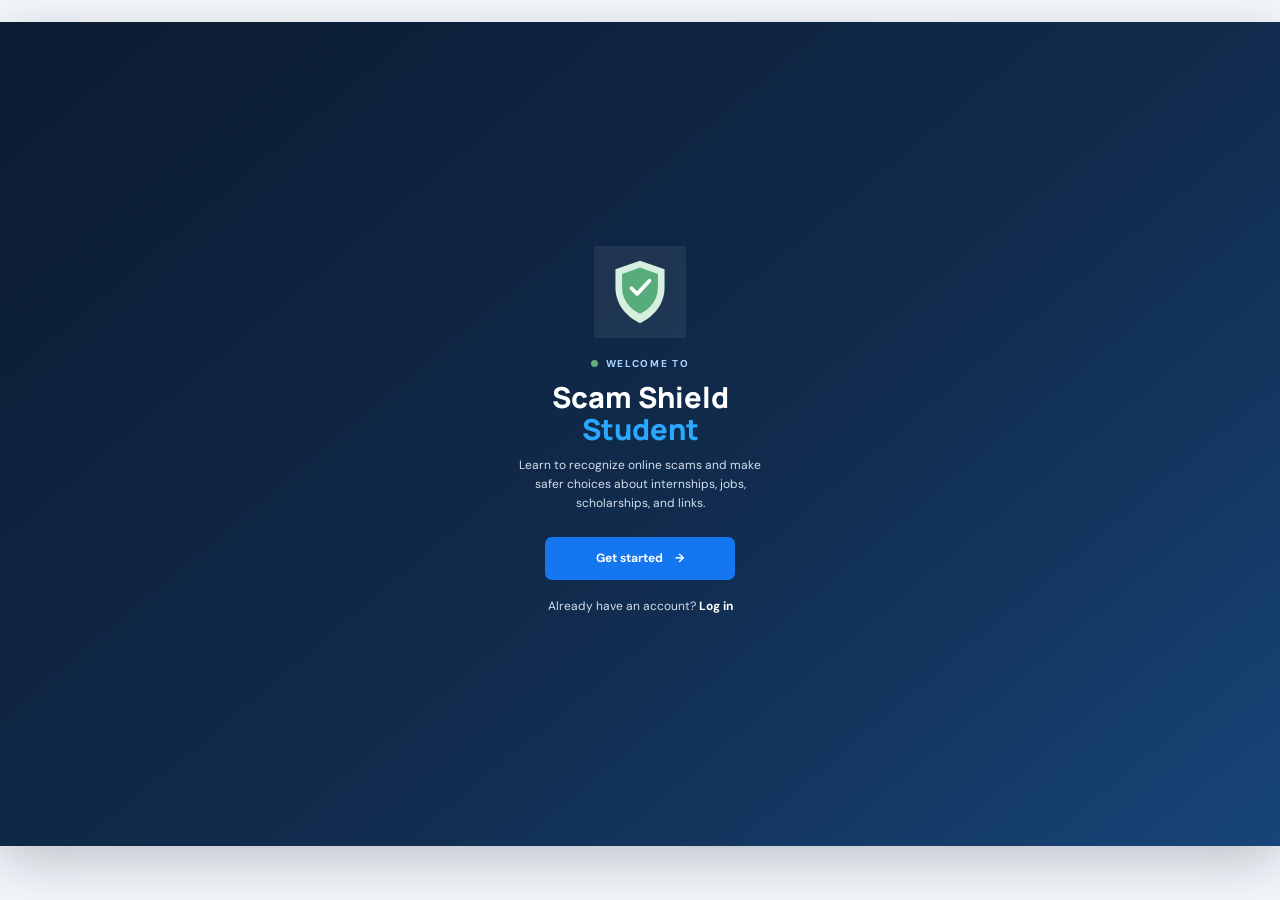
==== commit c5870fcd: "1" ====
--- a/index.html
+++ b/index.html
@@ -3,7 +3,7 @@
   <head>
     <meta charset="UTF-8" />
     <meta name="viewport" content="width=device-width, initial-scale=1.0" />
-    <meta name="theme-color" content="#f6f7f2" />
+    <meta name="theme-color" content="#10233d" />
     <meta
       name="description"
       content="A friendly first check for suspicious internships, job offers, scholarship messages, and links."
--- a/styles.css
+++ b/styles.css
@@ -559,3 +559,343 @@
 @media (prefers-reduced-motion: reduce) {
   *, *::before, *::after { scroll-behavior: auto !important; animation-duration: .01ms !important; animation-iteration-count: 1 !important; transition-duration: .01ms !important; }
 }
+
+/* Compact app shell, tuned to the supplied mobile-screen reference. */
+:root {
+  --ink: #172b49;
+  --muted: #71819a;
+  --green: #1477ef;
+  --green-dark: #0965d4;
+  --green-soft: #eaf3ff;
+  --paper: #f3f6fb;
+  --line: #e3eaf3;
+  font-family: "DM Sans", sans-serif;
+}
+
+body {
+  min-height: 100vh;
+  background: #0c1b31;
+}
+
+.site-header, main, .app-tabs, .site-footer {
+  width: min(100%, 430px);
+  margin-right: auto;
+  margin-left: auto;
+}
+
+.site-header {
+  height: 58px;
+  padding: 0 18px;
+  background: #fff;
+  border: 0;
+  box-shadow: 0 1px 5px #142c4812;
+}
+
+.brand { color: #172b49; font-size: 13px; letter-spacing: 0; }
+.brand-mark { width: 25px; height: 25px; color: #1477ef; }
+.brand-student { color: #1477ef; }
+.header-cta { padding: 8px 10px; border-color: #e3eaf3; color: #526984; }
+.main-nav { display: none; }
+
+body:not(.dashboard-active) .site-header { display: none; }
+body:not(.dashboard-active) .app-tabs { display: none; }
+main { min-height: calc(100vh - 112px); padding-bottom: 76px; background: #fff; }
+.dashboard-view { min-height: 100%; }
+.dashboard-screen { margin: 0; padding: 24px 17px 24px; }
+.dashboard-heading { margin-bottom: 17px; align-items: flex-start; }
+.dashboard-heading .eyebrow, .dashboard-heading p, .personalize-button { display: none; }
+.dashboard-heading h1 { margin: 2px 0 0; font-size: 21px; line-height: 1.3; letter-spacing: 0; }
+.dashboard-heading h1 span:nth-child(2) { color: #1477ef; }
+.dashboard-grid { grid-template-columns: 1fr; gap: 14px; }
+.daily-tip { min-height: 144px; padding: 16px; border: 0; border-radius: 9px; background: linear-gradient(115deg, #10233d 0%, #173c70 72%, #126bd1 100%); color: #fff; position: relative; overflow: hidden; }
+.daily-tip::after { width: 126px; height: 126px; position: absolute; right: -14px; bottom: -48px; border: 1px solid #ffffff20; border-radius: 50%; box-shadow: 0 0 0 13px #ffffff09, 0 0 0 27px #ffffff08; content: ""; }
+.daily-tip-top { color: #a9d2ff; font-size: 8px; letter-spacing: .8px; }
+.daily-tip-icon { width: 22px; height: 22px; background: #ffffff19; color: #ffd35a; }
+.daily-tip-date { color: #d3e2f5; }
+.daily-tip h2 { max-width: 240px; margin: 10px 0 4px; font-size: 15px; letter-spacing: 0; }
+.daily-tip p { max-width: 255px; margin-bottom: 7px; color: #d5e0f0; font-size: 9px; line-height: 1.5; }
+.daily-tip > a { color: #fff; font-size: 9px; }
+.quick-actions { padding: 0; border: 0; background: transparent; }
+.quick-actions-heading { margin-bottom: 8px; }
+.quick-actions-heading .eyebrow { display: none; }
+.quick-actions-heading h2, .recent-preview h2 { margin: 0; font-size: 14px; letter-spacing: 0; }
+.action-grid { grid-template-columns: repeat(4, minmax(0, 1fr)); gap: 7px; }
+.action-card { min-width: 0; min-height: 78px; padding: 8px 4px; border: 1px solid #edf1f7; border-radius: 8px; flex-direction: column; justify-content: center; gap: 5px; background: #fff; text-align: center; }
+.action-icon { width: 31px; height: 31px; border-radius: 8px; font-size: 17px; }
+.action-card > span:nth-child(2) { min-width: 0; }
+.action-card strong { overflow: hidden; color: #253955; font-size: 8px; text-overflow: ellipsis; white-space: nowrap; }
+.action-card small, .action-arrow { display: none; }
+.action-card:nth-child(n+5) { display: none; }
+.recent-preview { margin-top: 14px; padding: 0; border: 0; grid-template-columns: 1fr auto; background: transparent; gap: 8px; }
+.recent-preview .eyebrow { display: none; }
+.recent-preview h2 { font-size: 14px; }
+.recent-preview > a { color: #1477ef; font-size: 9px; }
+.preview-tags { display: grid; gap: 7px; }
+.preview-tags span { padding: 9px 10px; border: 1px solid #edf1f7; border-radius: 7px; background: #fff; color: #314762; font-size: 9px; }
+.bottom-cta { display: none; }
+
+.app-tabs {
+  height: 60px;
+  padding: 5px 8px max(5px, env(safe-area-inset-bottom));
+  position: fixed;
+  right: 0;
+  bottom: 0;
+  left: 0;
+  z-index: 20;
+  display: grid;
+  grid-template-columns: repeat(5, 1fr);
+  border-top: 1px solid #e8edf4;
+  background: #fff;
+  box-shadow: 0 -4px 16px #203a5b0a;
+}
+.app-tab { padding: 2px 0; border: 0; display: flex; flex-direction: column; align-items: center; justify-content: center; gap: 3px; background: transparent; color: #73839a; font-size: 8px; cursor: pointer; }
+.app-tab span { font-size: 17px; line-height: 1; }
+.app-tab.is-active { color: #126fe4; font-weight: 700; }
+.app-tab.is-active span { color: #126fe4; }
+
+.learn-view, .check-view, .analysis-view, .scan-view, .quiz-view, .tips-view, .report-view, .profile-view {
+  width: 100%;
+  max-width: none;
+  margin: 0;
+  padding: 19px 17px 24px;
+}
+.learn-view-heading, .check-view-heading, .analysis-view-heading, .screen-heading { margin-bottom: 17px; }
+.back-link { margin-bottom: 17px !important; color: #56708e; font-size: 10px; }
+.learn-view-heading .eyebrow, .check-view-heading .eyebrow, .analysis-view-heading .eyebrow, .screen-heading .eyebrow { font-size: 8px; letter-spacing: 1px; }
+.learn-view-heading h1, .check-view-heading h1, .analysis-view-heading h1, .screen-heading h1 { margin: 8px 0 6px; font-size: 22px; letter-spacing: 0; }
+.learn-view-heading > p, .check-view-heading > p, .analysis-view-heading > p, .screen-heading > p { font-size: 10px; line-height: 1.6; }
+.scam-category-grid, .lesson-grid, .tips-example-grid { grid-template-columns: 1fr; gap: 8px; }
+.scam-category-card, .lesson-card, .tips-example-grid article { min-height: 0; padding: 13px; border-color: #e9eef5; border-radius: 8px; }
+.scam-category-card > p, .lesson-card p, .tips-example-grid article p { min-height: 0; font-size: 9px; }
+.category-warning span, .category-safe span { font-size: 8px; }
+.check-view .checker-card, .scan-card, .quiz-screen-card, .report-form, .report-guidance, .profile-progress-section, .mistakes-card, .prevention-card { padding: 14px; border-color: #e8edf4; border-radius: 8px; box-shadow: none; }
+.check-view .checker-card, .scan-card, .report-layout, .tips-two-column { grid-template-columns: 1fr; gap: 11px; }
+.check-view .checker-card { min-height: 0; }
+.check-view .input-wrap textarea { min-height: 125px; }
+.input-wrap, .report-form select, .report-form textarea, .profile-name-form input, .image-message { border-color: #e3eaf3; }
+.analyze-button, .primary-button { background: #1477ef; }
+.analyze-button:hover, .primary-button:hover { background: #0965d4; }
+.safety-reminder { padding: 12px; border-color: #dceaff; background: #f1f7ff; }
+.reminder-icon { background: #dceaff; color: #1477ef; }
+.safety-reminder strong { color: #274c7a; }
+.safety-reminder p { color: #5e7694; }
+.analysis-result { padding: 14px; border-color: #e8edf4; border-radius: 8px; box-shadow: none; }
+.risk-overview { padding: 13px; border-color: #e8edf4; border-radius: 8px; background: #f5f8fc; }
+.analysis-columns { grid-template-columns: 1fr; gap: 9px; }
+.findings-section, .next-steps-section { padding: 13px; border-color: #e8edf4; border-radius: 8px; }
+.scan-upload { padding: 14px; border-color: #cfe0f5; background: #f8fbff; text-align: center; }
+.scan-upload-icon { margin-right: auto; margin-left: auto; }
+.scan-upload-actions { justify-content: center; }
+.quiz-screen-card { max-width: none; }
+.quiz-screen-card #quiz-question { font-size: 14px; }
+.quiz-screen-card .quiz-option { font-size: 9px; }
+.tips-daily-card { padding: 14px; border-color: #dceaff; border-radius: 8px; background: #eff6ff; }
+.report-layout { gap: 10px; }
+.report-form > label:not(.report-consent) { font-size: 9px; }
+.report-guidance { background: #f1f7ff; border-color: #dceaff; }
+.report-guidance > p, .report-guidance li { font-size: 9px; }
+.profile-name-form { max-width: none; grid-template-columns: 1fr auto; padding: 12px; border-color: #e8edf4; border-radius: 8px; }
+.profile-name-form label { grid-column: 1 / -1; }
+.profile-stats-grid { grid-template-columns: repeat(2, 1fr); gap: 8px; }
+.profile-stat { padding: 12px; border-color: #e8edf4; border-radius: 8px; }
+.profile-stat-value { font-size: 18px; }
+.site-footer { display: none; }
+.welcome-screen { min-height: 100vh; padding: 44px 26px; background: radial-gradient(ellipse at 50% 77%, #17385f 0, #10233d 48%, #0b192c 100%); color: #fff; }
+.welcome-screen::before, .welcome-screen::after { display: none; }
+.welcome-content { max-width: 340px; }
+.welcome-logo { width: 92px; height: 92px; margin-bottom: 19px; border: 0; border-radius: 0; background: transparent; box-shadow: none; }
+.welcome-screen h1 { margin: 12px 0 10px; font-size: 29px; line-height: 1.1; letter-spacing: 0; }
+.welcome-screen h1 span { display: block; color: #29a8ff; }
+.welcome-eyebrow { display: none; }
+.welcome-description { max-width: 260px; margin-bottom: 23px; color: #d4dfef; font-size: 12px; line-height: 1.6; }
+.welcome-start { width: 100%; min-height: 43px; border-radius: 24px; }
+.welcome-login { color: #c1ccdc; }
+.login-trigger:not(.header-cta) { color: #fff; }
+
+@media (min-width: 600px) {
+  body { padding: 22px 0; }
+  .site-header, main, .app-tabs, .site-footer { box-shadow: 0 15px 50px #030b1738; }
+  .site-header { border-radius: 18px 18px 0 0; }
+  main { min-height: min(820px, calc(100vh - 126px)); }
+  .app-tabs { width: min(100%, 430px); bottom: 22px; border-radius: 0 0 18px 18px; }
+  .welcome-screen { min-height: min(820px, calc(100vh - 44px)); border-radius: 18px; }
+  body:not(.dashboard-active) .welcome-screen { width: min(100%, 430px); margin: 0 auto; }
+}
+
+/* Responsive website presentation for desktop and laptop screens. */
+:root {
+  --ink: #172b49;
+  --muted: #71819a;
+  --green: #1477ef;
+  --green-dark: #0965d4;
+  --green-soft: #eaf3ff;
+  --paper: #f3f6fb;
+  --line: #e3eaf3;
+}
+
+body { background: var(--paper); color: var(--ink); }
+.site-header {
+  width: 100%;
+  height: 76px;
+  margin: 0;
+  padding: 0 max(calc((100vw - 1180px) / 2), 5vw);
+  border-bottom: 1px solid #e5ebf3;
+  display: flex;
+  background: rgba(255, 255, 255, .96);
+  box-shadow: none;
+}
+.brand { color: #172b49; font-size: 16px; }
+.brand-mark { width: 30px; height: 30px; color: #1477ef; }
+.brand-student { color: #1477ef; }
+.main-nav { display: flex; gap: clamp(16px, 2.8vw, 37px); margin-left: auto; }
+.main-nav a, .nav-more { color: #586d88; font-size: 13px; }
+.main-nav a:hover, .text-button:hover { color: #0965d4; }
+.nav-menu a:hover { background: #eff6ff; color: #0965d4; }
+.header-cta { margin-left: 32px; border-color: #dce7f5; color: #244468; }
+.header-cta span, .nav-more summary span { color: #1477ef; }
+body:not(.dashboard-active) .site-header { display: none; }
+body:not(.dashboard-active) .main-nav, body:not(.dashboard-active) .site-footer { display: none; }
+body:not(.dashboard-active) .profile-trigger { display: none; }
+main { width: 100%; min-height: 0; margin: 0; padding: 0; background: transparent; }
+.dashboard-screen { max-width: 1120px; margin: auto; padding: 52px 0 44px; }
+.dashboard-heading { margin-bottom: 27px; align-items: center; }
+.dashboard-heading .eyebrow, .dashboard-heading p, .personalize-button { display: initial; }
+.dashboard-heading h1 { margin: 12px 0 5px; font-size: clamp(29px, 4vw, 39px); line-height: 1.2; letter-spacing: 0; }
+.dashboard-heading h1 span:nth-child(2) { color: #1477ef; }
+.dashboard-heading p { color: #71819a; font-size: 13px; }
+.personalize-button { padding: 9px 12px; border-color: #dce7f5; color: #526984; }
+.dashboard-grid { grid-template-columns: .9fr 1.1fr; gap: 17px; }
+.daily-tip { min-height: 230px; padding: 22px 23px; border: 0; border-radius: 11px; background: linear-gradient(120deg, #10233d, #174579 75%, #1477ef); color: #fff; position: relative; overflow: hidden; }
+.daily-tip::after { width: 180px; height: 180px; position: absolute; right: -25px; bottom: -86px; border: 1px solid #ffffff20; border-radius: 50%; box-shadow: 0 0 0 18px #ffffff09, 0 0 0 38px #ffffff07; content: ""; }
+.daily-tip-top { color: #b7d7ff; }
+.daily-tip-icon { background: #ffffff19; color: #ffd35a; }
+.daily-tip h2 { max-width: 330px; margin: 20px 0 8px; font-size: 20px; letter-spacing: 0; }
+.daily-tip p { max-width: 350px; color: #d5e0f0; font-size: 12px; }
+.daily-tip > a { color: #fff; }
+.quick-actions { border-color: #e3eaf3; }
+.action-grid { grid-template-columns: repeat(2, minmax(0, 1fr)); gap: 8px; }
+.action-card:nth-child(n) { min-height: 55px; padding: 8px 10px; border-color: #edf1f7; display: flex; flex-direction: row; justify-content: flex-start; text-align: left; }
+.action-card strong { color: #253955; font-size: 10px; white-space: normal; }
+.action-card small, .action-arrow { display: initial; }
+.action-arrow { margin-left: auto; }
+.recent-preview { border-color: #e3eaf3; background: #fff; }
+.recent-preview > a { color: #1477ef; }
+.preview-tags span { border-color: #e3eaf3; background: #f7faff; color: #526984; }
+.primary-button { background: #1477ef; }
+.primary-button:hover { background: #0965d4; }
+.welcome-screen {
+  width: 100%;
+  min-height: calc(100vh - 76px);
+  padding: 68px 6vw 76px;
+  background: linear-gradient(140deg, #0c1b31 0%, #112c4e 58%, #174579 100%);
+  color: #fff;
+}
+body:not(.dashboard-active) .welcome-screen { width: 100%; margin: 0; border-radius: 0; }
+.welcome-screen::before { background: #ffffff08; }
+.welcome-screen::after { background: #1477ef12; }
+.welcome-logo { border-color: #ffffff20; background: #ffffff10; box-shadow: none; }
+.welcome-screen h1 span { color: #29a8ff; }
+.welcome-eyebrow { display: flex; color: #a9d2ff; }
+.welcome-description, .welcome-login { color: #d4dfef; }
+.welcome-start { width: auto; min-width: 190px; border-radius: 7px; }
+.login-trigger:not(.header-cta) { color: #fff; }
+.learn-view, .check-view, .analysis-view, .scan-view, .quiz-view, .tips-view, .report-view, .profile-view {
+  width: auto;
+  max-width: 1120px;
+  margin: 0 auto;
+  padding: 38px 0 60px;
+}
+.learn-view-heading, .check-view-heading, .analysis-view-heading, .screen-heading { margin-bottom: 22px; }
+.back-link { margin-bottom: 23px !important; color: #56708e; font-size: 11px; }
+.learn-view-heading .eyebrow, .check-view-heading .eyebrow, .analysis-view-heading .eyebrow, .screen-heading .eyebrow { font-size: 10px; letter-spacing: 1.4px; }
+.learn-view-heading h1, .check-view-heading h1, .analysis-view-heading h1, .screen-heading h1 { margin: 11px 0 8px; font-size: clamp(30px, 4vw, 40px); letter-spacing: 0; }
+.learn-view-heading > p, .check-view-heading > p, .analysis-view-heading > p, .screen-heading > p { font-size: 13px; }
+.scam-category-grid { grid-template-columns: repeat(3, 1fr); gap: 13px; }
+.scam-category-card { min-height: 260px; padding: 18px; border-color: #e3eaf3; }
+.scam-category-card > p { min-height: 52px; font-size: 10px; }
+.category-warning span, .category-safe span { font-size: 9px; }
+.check-view .checker-card { grid-template-columns: 1fr .9fr; gap: 28px; padding: 23px; }
+.check-view .input-wrap textarea { min-height: 190px; }
+.safety-reminder { border-color: #dceaff; background: #f1f7ff; }
+.reminder-icon { background: #dceaff; color: #1477ef; }
+.safety-reminder strong { color: #274c7a; }
+.safety-reminder p { color: #5e7694; }
+.analysis-result { padding: 22px; border-color: #e3eaf3; box-shadow: 0 6px 25px #283e2c08; }
+.analysis-columns { grid-template-columns: 1.25fr .75fr; gap: 17px; }
+.scan-card { grid-template-columns: .9fr 1.1fr; gap: 22px; padding: 22px; }
+.scan-upload { text-align: left; }
+.scan-upload-icon { margin-left: 0; }
+.scan-upload-actions { justify-content: flex-start; }
+.quiz-screen-card { max-width: 720px; padding: 25px; }
+.quiz-screen-card #quiz-question { font-size: 18px; }
+.quiz-screen-card .quiz-option { font-size: 11px; }
+.tips-daily-card { padding: 20px; }
+.lesson-grid, .tips-example-grid { grid-template-columns: repeat(3, 1fr); gap: 12px; }
+.lesson-card, .tips-example-grid article { min-height: 0; padding: 17px; }
+.lesson-card p, .tips-example-grid article p { min-height: 58px; font-size: 9px; }
+.tips-two-column, .report-layout { grid-template-columns: 1fr 1fr; gap: 13px; }
+.report-form, .report-guidance { padding: 20px; }
+.report-guidance { background: #f1f7ff; border-color: #dceaff; }
+.profile-name-form { max-width: 590px; grid-template-columns: auto 1fr auto; padding: 15px; }
+.profile-name-form label { grid-column: auto; }
+.profile-stats-grid { grid-template-columns: repeat(4, 1fr); }
+.profile-progress-section { border-color: #e3eaf3; }
+.site-footer {
+  width: 100%;
+  min-height: 81px;
+  margin: 0;
+  padding: 18px max(calc((100vw - 1120px) / 2), 5vw);
+  border-top-color: #e3eaf3;
+  display: flex;
+  background: #fff;
+  box-shadow: none;
+}
+
+@media (max-width: 1240px) {
+  .dashboard-screen, .check-view, .analysis-view, .scan-view, .quiz-view, .tips-view, .report-view, .profile-view, .learn-view, .recent-scams-section, .quiz-section, .learn-section, .bottom-cta { margin-right: 5vw; margin-left: 5vw; }
+}
+
+@media (max-width: 800px) {
+  .site-header { height: 68px; padding: 0 5vw; }
+  .main-nav { gap: 16px; }
+  .header-cta { margin-left: 18px; }
+  .dashboard-screen { padding-top: 37px; }
+  .dashboard-grid { grid-template-columns: 1fr; }
+  .scam-category-grid { grid-template-columns: repeat(2, 1fr); }
+  .check-view .checker-card, .scan-card { grid-template-columns: 1fr; }
+  .tips-two-column, .report-layout { grid-template-columns: 1fr; }
+  .site-footer { padding-right: 5vw; padding-left: 5vw; }
+}
+
+@media (max-width: 560px) {
+  .site-header { height: auto; min-height: 62px; padding: 8px 5vw 6px; flex-wrap: wrap; }
+  .brand { font-size: 13px; }
+  .main-nav { width: 100%; margin: 4px 0 0; order: 3; display: flex; gap: 18px; overflow-x: auto; }
+  .main-nav a, .nav-more { flex: 0 0 auto; font-size: 10px; white-space: nowrap; }
+  .header-cta { margin-left: auto; }
+  .dashboard-screen { margin: 0 5vw; padding: 30px 0; }
+  .dashboard-heading h1 { font-size: 27px; }
+  .dashboard-grid { grid-template-columns: 1fr; }
+  .action-grid { grid-template-columns: repeat(2, minmax(0, 1fr)); }
+  .action-card:nth-child(n) { min-height: 55px; }
+  .action-card small, .action-arrow { display: none; }
+  .learn-view, .check-view, .analysis-view, .scan-view, .quiz-view, .tips-view, .report-view, .profile-view { margin: 0 5vw; padding: 26px 0 40px; }
+  .learn-view-heading h1, .check-view-heading h1, .analysis-view-heading h1, .screen-heading h1 { font-size: 28px; }
+  .scam-category-grid, .lesson-grid, .tips-example-grid { grid-template-columns: 1fr; }
+  .scam-category-card > p, .lesson-card p, .tips-example-grid article p { min-height: 0; }
+  .check-view .checker-card { grid-template-columns: 1fr; }
+  .scan-card { grid-template-columns: 1fr; }
+  .analysis-columns { grid-template-columns: 1fr; }
+  .risk-overview { align-items: flex-start; flex-direction: column; }
+  .risk-meter-wrap { width: 100%; flex-basis: auto; }
+  .profile-stats-grid { grid-template-columns: repeat(2, 1fr); }
+  .profile-name-form { grid-template-columns: 1fr auto; }
+  .profile-name-form label { grid-column: 1 / -1; }
+  .welcome-screen { min-height: calc(100vh - 62px); padding: 48px 6vw 56px; }
+  .welcome-logo { width: 78px; height: 78px; margin-bottom: 20px; }
+  .welcome-screen h1 { font-size: 39px; }
+  .welcome-description { font-size: 13px; }
+  .welcome-start { width: 100%; }
+  .site-footer { padding: 18px 5vw; flex-wrap: wrap; }
+  .site-footer p { order: 3; width: 100%; }
+}
